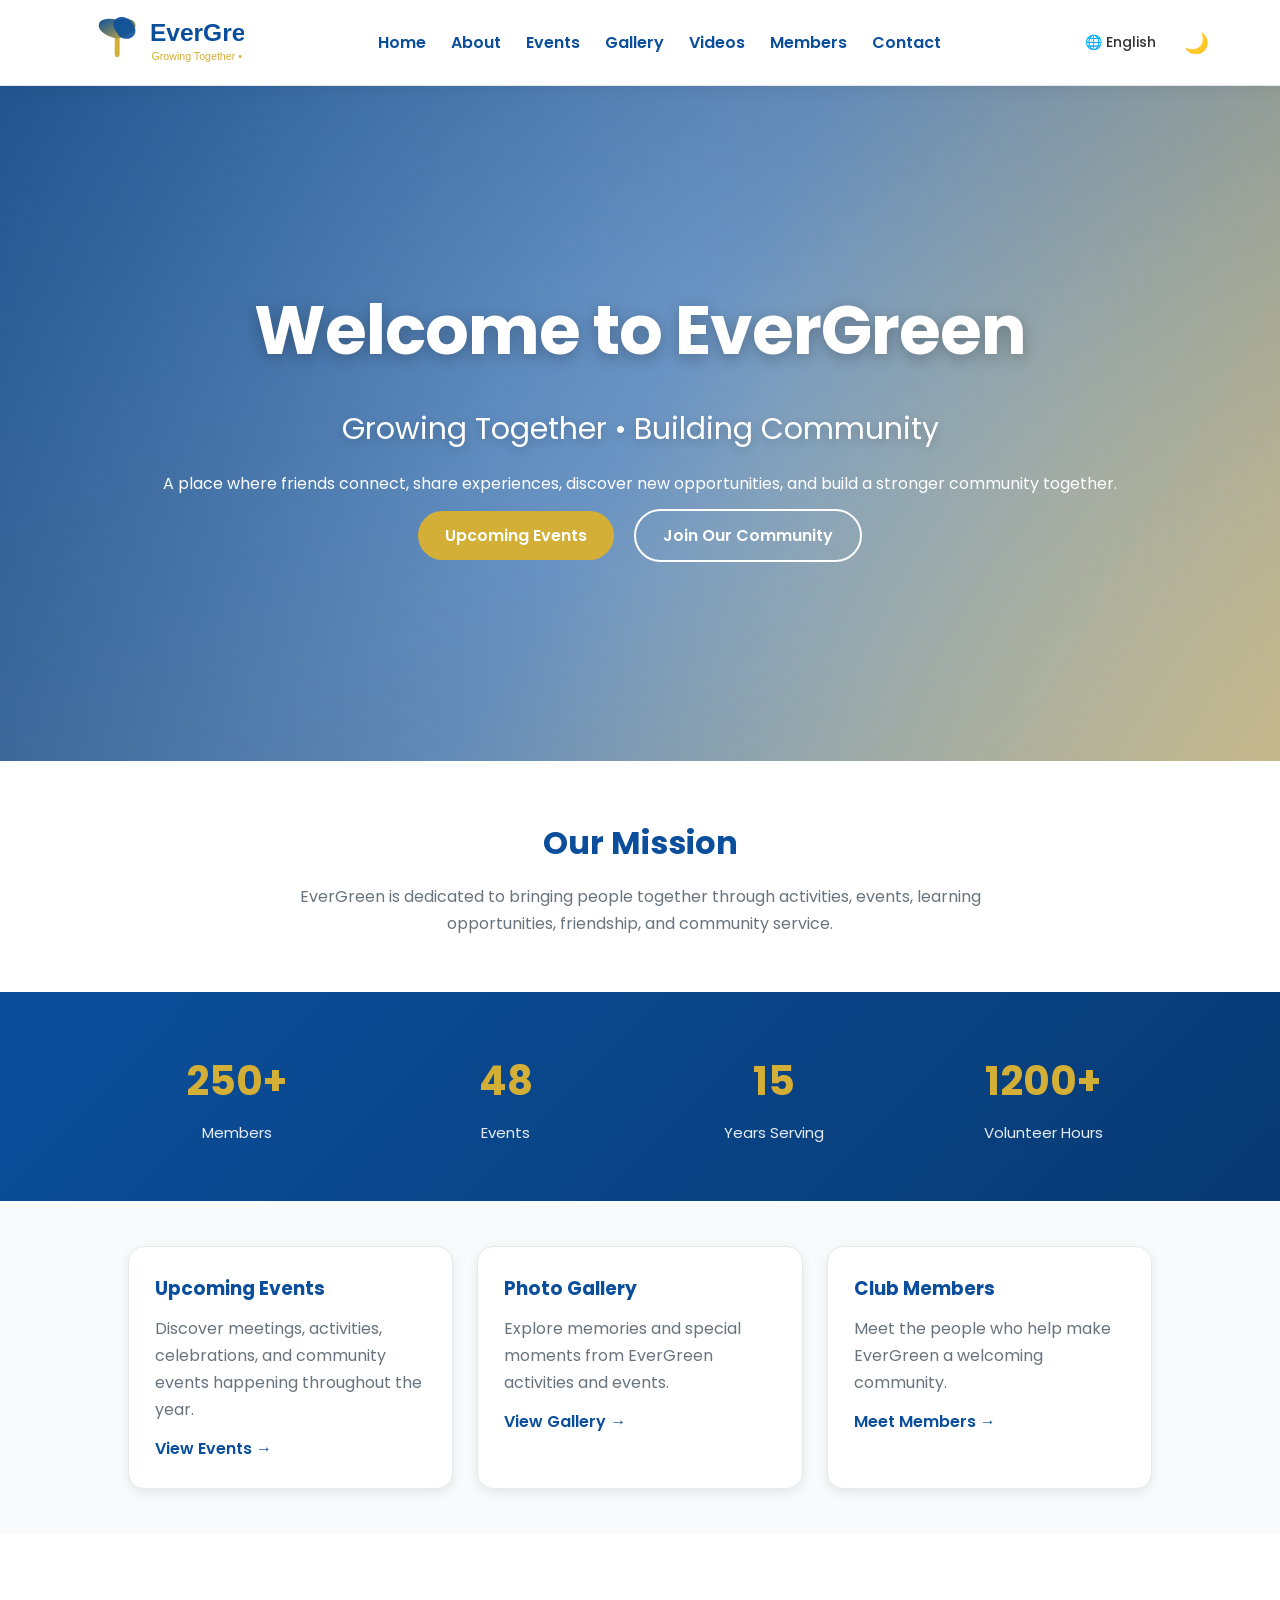
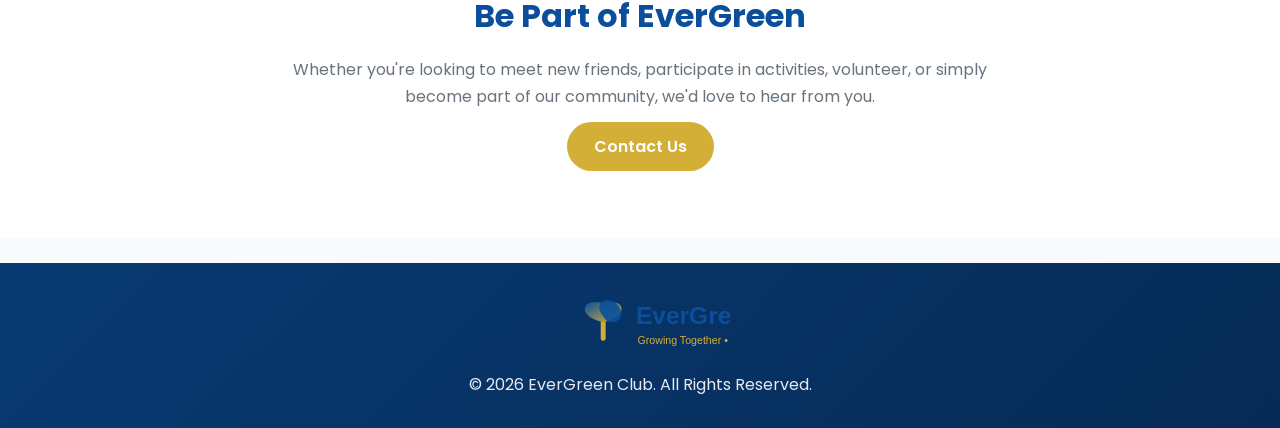
==== index.html @ 595ff576 "Adding Chinese" ====
<!DOCTYPE html>
<html lang="en">

<head>

    <meta charset="UTF-8">

    <meta name="viewport"
          content="width=device-width, initial-scale=1.0">

    <meta name="description"
          data-en="EverGreen Club - Growing Together and Building Community"
          data-zh="常青俱乐部 - 一起成长，共建社区"
          content="EverGreen Club - Growing Together and Building Community">

    <title
        data-en="EverGreen Club | Growing Together"
        data-zh="常青俱乐部 | 一起成长">

        EverGreen Club | Growing Together

    </title>

    <link rel="icon"
          href="assets/images/logo.svg">

    <link rel="stylesheet"
          href="assets/css/style.css">

    <link href="https://fonts.googleapis.com/css2?family=Poppins:wght@300;400;500;600;700&display=swap"
          rel="stylesheet">


    <style>

        /* =====================================
           LANGUAGE SWITCHER
           ===================================== */

        .language-switcher {

            position: relative;

        }


        #languageButton {

            border: none;

            background: transparent;

            color: inherit;

            font-family: inherit;

            font-size: 14px;

            font-weight: 500;

            cursor: pointer;

            padding: 8px 10px;

            border-radius: 8px;

            transition:
                background 0.3s ease,
                color 0.3s ease;

        }


        #languageButton:hover {

            background: rgba(11, 79, 156, 0.10);

        }


        .language-menu {

            position: absolute;

            top: calc(100% + 8px);

            right: 0;

            min-width: 140px;

            background: white;

            border: 1px solid #E5E9EF;

            border-radius: 10px;

            box-shadow:
                0 8px 25px rgba(0, 0, 0, 0.15);

            padding: 6px;

            display: none;

            z-index: 1000;

        }


        .language-menu.show {

            display: block;

        }


        .language-menu button {

            width: 100%;

            border: none;

            background: transparent;

            text-align: left;

            padding: 9px 12px;

            border-radius: 7px;

            font-family: inherit;

            font-size: 14px;

            cursor: pointer;

            color: #333;

        }


        .language-menu button:hover {

            background: #EAF3FC;

            color: #0B4F9C;

        }


        /* =====================================
           DARK MODE LANGUAGE MENU
           ===================================== */

        body.dark .language-menu {

            background: #18232D;

            border-color: #2D3A45;

        }


        body.dark .language-menu button {

            color: #E5E9EF;

        }


        body.dark .language-menu button:hover {

            background: #24384A;

            color: #8FC5FF;

        }

    </style>

</head>


<body>


<!-- =========================================
     NAVIGATION
     ========================================= -->

<header>

    <nav class="navbar">


        <!-- LOGO -->

        <a href="index.html"
           class="logo">

            <img
                src="assets/images/logo.svg"
                alt="EverGreen Club Logo">

        </a>



        <!-- NAVIGATION LINKS -->

        <ul class="nav-links">


            <li>

                <a href="index.html"
                   data-en="Home"
                   data-zh="首页">

                    Home

                </a>

            </li>


            <li>

                <a href="about.html"
                   data-en="About"
                   data-zh="关于我们">

                    About

                </a>

            </li>


            <li>

                <a href="events.html"
                   data-en="Events"
                   data-zh="活动">

                    Events

                </a>

            </li>


            <li>

                <a href="gallery.html"
                   data-en="Gallery"
                   data-zh="相册">

                    Gallery

                </a>

            </li>


            <li>

                <a href="videos.html"
                   data-en="Videos"
                   data-zh="视频">

                    Videos

                </a>

            </li>


            <li>

                <a href="members.html"
                   data-en="Members"
                   data-zh="会员">

                    Members

                </a>

            </li>


            <li>

                <a href="contact.html"
                   data-en="Contact"
                   data-zh="联系我们">

                    Contact

                </a>

            </li>


        </ul>



        <!-- NAVIGATION BUTTONS -->

        <div class="nav-actions">


            <!-- LANGUAGE -->

            <div class="language-switcher">


                <button
                    id="languageButton"
                    aria-label="Select language"
                    title="Select language">

                    🌐 English

                </button>


                <div
                    id="languageMenu"
                    class="language-menu">


                    <button
                        id="englishButton">

                        🇺🇸 English

                    </button>


                    <button
                        id="chineseButton">

                        🇨🇳 中文

                    </button>


                </div>

            </div>



            <!-- DARK MODE -->

            <button
                id="darkModeButton"
                aria-label="Toggle dark mode"
                title="Toggle dark mode">

                🌙

            </button>



            <!-- MOBILE MENU -->

            <button
                id="menuButton"
                aria-label="Open navigation menu"
                title="Open navigation menu">

                ☰

            </button>


        </div>

    </nav>

</header>



<!-- =========================================
     HERO
     ========================================= -->

<section class="hero">


    <div class="hero-content">


        <h1
            data-en="Welcome to EverGreen"
            data-zh="欢迎来到常青俱乐部">

            Welcome to EverGreen

        </h1>


        <h2
            data-en="Growing Together • Building Community"
            data-zh="一起成长 • 共建社区">

            Growing Together • Building Community

        </h2>


        <p
            data-en="A place where friends connect, share experiences, discover new opportunities, and build a stronger community together."
            data-zh="这是一个让朋友们相聚、分享经验、发现新机会，并共同建设更加美好社区的地方。">

            A place where friends connect,
            share experiences, discover new
            opportunities, and build a stronger
            community together.

        </p>



        <!-- HERO BUTTONS -->

        <div class="hero-buttons">


            <a
                class="btn primary"
                href="events.html"
                data-en="Upcoming Events"
                data-zh="即将举行的活动">

                Upcoming Events

            </a>


            <a
                class="btn secondary"
                href="contact.html"
                data-en="Join Our Community"
                data-zh="加入我们的社区">

                Join Our Community

            </a>


        </div>


    </div>

</section>



<!-- =========================================
     MISSION
     ========================================= -->

<section class="mission">


    <h2
        data-en="Our Mission"
        data-zh="我们的使命">

        Our Mission

    </h2>


    <p
        data-en="EverGreen is dedicated to bringing people together through activities, events, learning opportunities, friendship, and community service."
        data-zh="常青俱乐部致力于通过活动、社区活动、学习机会、友谊和社区服务，将大家凝聚在一起。">

        EverGreen is dedicated to bringing people
        together through activities, events,
        learning opportunities, friendship,
        and community service.

    </p>


</section>



<!-- =========================================
     STATISTICS
     ========================================= -->

<section class="stats">


    <div>

        <h2>
            250+
        </h2>

        <p
            data-en="Members"
            data-zh="会员">

            Members

        </p>

    </div>



    <div>

        <h2>
            48
        </h2>

        <p
            data-en="Events"
            data-zh="活动">

            Events

        </p>

    </div>



    <div>

        <h2>
            15
        </h2>

        <p
            data-en="Years Serving"
            data-zh="服务年数">

            Years Serving

        </p>

    </div>



    <div>

        <h2>
            1200+
        </h2>

        <p
            data-en="Volunteer Hours"
            data-zh="志愿服务小时">

            Volunteer Hours

        </p>

    </div>


</section>



<!-- =========================================
     EXPLORE EVERGREEN
     ========================================= -->

<section class="cards">


    <!-- UPCOMING EVENTS -->

    <div class="card">


        <h3
            data-en="Upcoming Events"
            data-zh="即将举行的活动">

            Upcoming Events

        </h3>


        <p
            data-en="Discover meetings, activities, celebrations, and community events happening throughout the year."
            data-zh="了解全年举行的会议、活动、庆祝活动和社区活动。">

            Discover meetings, activities,
            celebrations, and community events
            happening throughout the year.

        </p>


        <a
            href="events.html"
            data-en="View Events →"
            data-zh="查看活动 →">

            View Events →

        </a>


    </div>



    <!-- PHOTO GALLERY -->

    <div class="card">


        <h3
            data-en="Photo Gallery"
            data-zh="照片相册">

            Photo Gallery

        </h3>


        <p
            data-en="Explore memories and special moments from EverGreen activities and events."
            data-zh="探索常青俱乐部活动和社区活动中的美好回忆与精彩瞬间。">

            Explore memories and special moments
            from EverGreen activities and events.

        </p>


        <a
            href="gallery.html"
            data-en="View Gallery →"
            data-zh="查看相册 →">

            View Gallery →

        </a>


    </div>



    <!-- CLUB MEMBERS -->

    <div class="card">


        <h3
            data-en="Club Members"
            data-zh="俱乐部会员">

            Club Members

        </h3>


        <p
            data-en="Meet the people who help make EverGreen a welcoming community."
            data-zh="认识那些让常青俱乐部成为温馨社区的人们。">

            Meet the people who help make
            EverGreen a welcoming community.

        </p>


        <a
            href="members.html"
            data-en="Meet Members →"
            data-zh="认识会员 →">

            Meet Members →

        </a>


    </div>


</section>



<!-- =========================================
     CALL TO ACTION
     ========================================= -->

<section class="mission">


    <h2
        data-en="Be Part of EverGreen"
        data-zh="成为常青俱乐部的一员">

        Be Part of EverGreen

    </h2>


    <p
        data-en="Whether you're looking to meet new friends, participate in activities, volunteer, or simply become part of our community, we'd love to hear from you."
        data-zh="无论您是想结交新朋友、参加活动、参与志愿服务，还是希望成为我们社区的一员，我们都非常欢迎您。">

        Whether you're looking to meet new friends,
        participate in activities, volunteer,
        or simply become part of our community,
        we'd love to hear from you.

    </p>


    <a
        class="btn primary"
        href="contact.html"
        data-en="Contact Us"
        data-zh="联系我们">

        Contact Us

    </a>


</section>



<!-- =========================================
     FOOTER
     ========================================= -->

<footer>


    <img
        src="assets/images/logo.svg"
        width="180"
        alt="EverGreen Club Logo">


    <p
        data-en="© 2026 EverGreen Club. All Rights Reserved."
        data-zh="© 2026 常青俱乐部。版权所有。">

        © 2026 EverGreen Club.
        All Rights Reserved.

    </p>


</footer>



<!-- =========================================
     JAVASCRIPT
     ========================================= -->

<script src="assets/js/main.js"></script>

<script src="assets/js/darkmode.js"></script>

<script src="assets/js/language.js"></script>


</body>

</html>
---- assets/css/style.css ----
/* =========================================
   EVERGREEN CLUB
   Main Website Styles
   Compact Version
   ========================================= */


/* =========================================
   RESET
   ========================================= */

* {
    margin: 0;
    padding: 0;
    box-sizing: border-box;
}


/* =========================================
   COLOR VARIABLES
   ========================================= */

:root {

    --blue: #0B4F9C;
    --blue-dark: #083A73;
    --blue-light: #EAF3FC;

    --gold: #D4AF37;
    --gold-dark: #B89422;
    --gold-light: #F8F0D8;

    --green: #2F7D55;

    --white: #FFFFFF;

    --background: #F8FAFC;

    --text: #333333;
    --text-light: #68737D;

    --border: #E5E9EF;

    --shadow-small:
        0 4px 12px rgba(0, 0, 0, 0.08);

    --shadow:
        0 10px 30px rgba(0, 0, 0, 0.10);

    --shadow-large:
        0 20px 50px rgba(0, 0, 0, 0.15);

    --radius: 16px;
}


/* =========================================
   BODY
   ========================================= */

body {

    font-family: 'Poppins', sans-serif;

    color: var(--text);

    background: var(--background);

    line-height: 1.7;

    transition:
        background 0.3s ease,
        color 0.3s ease;
}


/* =========================================
   GENERAL
   ========================================= */

img {

    max-width: 100%;

    display: block;
}


a {

    transition:
        color 0.3s ease,
        background 0.3s ease,
        transform 0.3s ease;
}


button {

    font-family: inherit;
}


/* =========================================
   NAVIGATION
   ========================================= */

.navbar {

    position: sticky;

    top: 0;

    z-index: 1000;

    display: flex;

    justify-content: space-between;

    align-items: center;

    padding: 10px 5%;

    background: rgba(255, 255, 255, 0.96);

    backdrop-filter: blur(10px);

    border-bottom: 1px solid var(--border);

    box-shadow:
        0 3px 15px rgba(0, 0, 0, 0.06);
}


/* =========================================
   LOGO
   ========================================= */

.logo {

    display: inline-block;
}


.logo img {

    width: 180px;

    transition:
        transform 0.3s ease;
}


.logo img:hover {

    transform: scale(1.03);
}


/* =========================================
   NAVIGATION LINKS
   ========================================= */

.nav-links {

    display: flex;

    align-items: center;

    gap: 25px;

    list-style: none;
}


.nav-links a {

    position: relative;

    text-decoration: none;

    color: var(--blue);

    font-weight: 600;

    padding: 6px 0;
}


/* Gold underline */

.nav-links a::after {

    content: "";

    position: absolute;

    left: 0;

    bottom: 0;

    width: 0;

    height: 2px;

    background: var(--gold);

    transition:
        width 0.3s ease;
}


.nav-links a:hover::after {

    width: 100%;
}


.nav-links a:hover {

    color: var(--blue-dark);
}


/* =========================================
   NAVIGATION ACTIONS
   ========================================= */

.nav-actions {

    display: flex;

    align-items: center;

    gap: 10px;
}


/* =========================================
   DARK MODE BUTTON
   ========================================= */

#darkModeButton {

    display: flex;

    align-items: center;

    justify-content: center;

    width: 40px;

    height: 40px;

    border: none;

    border-radius: 50%;

    background: transparent;

    font-size: 20px;

    cursor: pointer;

    transition:
        background 0.3s ease,
        transform 0.3s ease;
}


#darkModeButton:hover {

    background: var(--blue-light);

    transform: scale(1.08);
}


body.dark #darkModeButton:hover {

    background: #263440;
}


/* =========================================
   MENU BUTTON
   ========================================= */

#menuButton {

    display: none;

    font-size: 25px;

    background: none;

    border: none;

    color: var(--blue);

    cursor: pointer;
}


/* =========================================
   HERO
   ========================================= */

.hero {

    position: relative;

    min-height: 75vh;

    background:
        linear-gradient(
            120deg,
            rgba(11, 79, 156, 0.88),
            rgba(11, 79, 156, 0.60),
            rgba(212, 175, 55, 0.45)
        ),
        url("../images/hero.jpg");

    background-size: cover;

    background-position: center;

    display: flex;

    align-items: center;

    justify-content: center;

    text-align: center;

    color: white;

    overflow: hidden;
}


/* Hero overlay */

.hero::after {

    content: "";

    position: absolute;

    inset: 0;

    background:
        radial-gradient(
            circle at center,
            transparent 20%,
            rgba(0, 0, 0, 0.15)
        );

    pointer-events: none;
}


.hero > * {

    position: relative;

    z-index: 1;
}


.hero h1 {

    font-size:
        clamp(42px, 7vw, 68px);

    font-weight: 700;

    letter-spacing: -1px;

    text-shadow:
        0 4px 15px rgba(0, 0, 0, 0.25);

    animation:
        heroFade 1s ease;
}


.hero h2 {

    margin: 15px 0;

    font-size:
        clamp(20px, 3vw, 30px);

    font-weight: 400;

    text-shadow:
        0 3px 10px rgba(0, 0, 0, 0.2);
}


/* =========================================
   HERO ANIMATION
   ========================================= */

@keyframes heroFade {

    from {

        opacity: 0;

        transform: translateY(20px);

    }

    to {

        opacity: 1;

        transform: translateY(0);

    }
}


/* =========================================
   BUTTONS
   ========================================= */

.btn {

    display: inline-block;

    padding: 11px 27px;

    margin: 12px 8px;

    border-radius: 30px;

    text-decoration: none;

    font-weight: 600;

    transition:
        transform 0.3s ease,
        box-shadow 0.3s ease,
        background 0.3s ease;
}


.btn:hover {

    transform: translateY(-3px);

    box-shadow:
        0 8px 20px rgba(0, 0, 0, 0.20);
}


/* =========================================
   PRIMARY BUTTON
   ========================================= */

.primary {

    background: var(--gold);

    color: white;
}


.primary:hover {

    background: var(--gold-dark);

    color: white;
}


/* =========================================
   SECONDARY BUTTON
   ========================================= */

.secondary {

    border: 2px solid white;

    color: white;

    background: transparent;
}


.secondary:hover {

    background: white;

    color: var(--blue);
}


/* =========================================
   MISSION / CONTENT SECTIONS
   ========================================= */

.mission {

    padding: 55px 10%;

    text-align: center;

    background: white;
}


.mission h2 {

    color: var(--blue);

    font-size: 32px;

    margin-bottom: 12px;
}


.mission p {

    max-width: 750px;

    margin: auto;

    color: var(--text-light);

    font-size: 16px;
}


/* =========================================
   STATISTICS
   ========================================= */

.stats {

    display: grid;

    grid-template-columns:
        repeat(4, 1fr);

    background:
        linear-gradient(
            135deg,
            var(--blue),
            var(--blue-dark)
        );

    color: white;

    padding: 45px 8%;

    text-align: center;
}


.stats div {

    padding: 10px;

    transition:
        transform 0.3s ease;
}


.stats div:hover {

    transform: translateY(-5px);
}


.stats h2 {

    font-size: 40px;

    color: var(--gold);

    margin-bottom: 5px;
}


.stats p {

    font-size: 15px;

    opacity: 0.9;
}


/* =========================================
   CARDS
   ========================================= */

.cards {

    display: grid;

    grid-template-columns:
        repeat(3, 1fr);

    gap: 24px;

    padding: 45px 10%;
}


.card {

    background: white;

    padding: 26px;

    border-radius: var(--radius);

    border: 1px solid var(--border);

    box-shadow: var(--shadow-small);

    transition:
        transform 0.35s ease,
        box-shadow 0.35s ease;
}


.card:hover {

    transform: translateY(-8px);

    box-shadow: var(--shadow);
}


.card h2,
.card h3 {

    color: var(--blue);

    margin-bottom: 10px;
}


.card p {

    color: var(--text-light);
}


.card a {

    display: inline-block;

    margin-top: 12px;

    color: var(--blue);

    font-weight: 600;

    text-decoration: none;
}


.card a:hover {

    color: var(--gold);
}


/* =========================================
   PAGE BANNER
   ========================================= */

.page-banner {

    background:
        linear-gradient(
            135deg,
            var(--blue),
            var(--blue-dark),
            var(--gold)
        );

    color: white;

    text-align: center;

    padding: 55px 20px;
}


.page-banner h1 {

    font-size:
        clamp(38px, 6vw, 55px);

    margin-bottom: 8px;

    color: white;
}


.page-banner p {

    font-size: 18px;

    opacity: 0.95;
}


/* =========================================
   FOOTER
   ========================================= */

footer {

    background:
        linear-gradient(
            135deg,
            var(--blue-dark),
            #062B55
        );

    color: white;

    text-align: center;

    padding: 30px 20px;

    margin-top: 25px;
}


footer img {

    margin: 0 auto 12px;
}


footer p {

    opacity: 0.9;
}


/* =========================================
   DARK MODE
   ========================================= */

body.dark {

    --background: #101820;

    --white: #18232D;

    --text: #E8EDF2;

    --text-light: #B5C0C9;

    --border: #2D3A45;

    background: var(--background);

    color: var(--text);
}


/* =========================================
   DARK NAVIGATION
   ========================================= */

body.dark .navbar {

    background:
        rgba(16, 24, 32, 0.96);

    border-bottom-color:
        var(--border);
}


body.dark .nav-links a {

    color: #8FC5FF;
}


body.dark #menuButton {

    color: white;
}


/* =========================================
   DARK MISSION
   ========================================= */

body.dark .mission {

    background: #18232D;
}


body.dark .mission h2 {

    color: #8FC5FF;
}


/* =========================================
   DARK CARDS
   ========================================= */

body.dark .card {

    background: #18232D;

    border-color: var(--border);

    box-shadow:
        0 10px 30px rgba(0, 0, 0, 0.25);
}


body.dark .card h2,
body.dark .card h3 {

    color: #8FC5FF;
}


/* =========================================
   DARK PAGE-SPECIFIC CARDS
   ========================================= */

body.dark .member-card,
body.dark .contact-card,
body.dark .video-card,
body.dark .featured-video,
body.dark .contact-form-section {

    background: #18232D;

    border-color: var(--border);

    color: var(--text);
}


body.dark .member-card h3,
body.dark .contact-card h3,
body.dark .video-info h3,
body.dark .featured-info h2,
body.dark .contact-form-section h2 {

    color: #8FC5FF;
}


body.dark .member-description,
body.dark .contact-card p,
body.dark .video-info p,
body.dark .featured-info p,
body.dark .contact-form-section > p {

    color: var(--text-light);
}


/* =========================================
   DARK FORM
   ========================================= */

body.dark .form-group label {

    color: var(--text);
}


body.dark .form-group input,
body.dark .form-group textarea {

    background: #101820;

    color: var(--text);

    border-color: var(--border);
}


body.dark .form-group input::placeholder,
body.dark .form-group textarea::placeholder {

    color: #8A98A5;
}


/* =========================================
   DARK CONTACT LINKS
   ========================================= */

body.dark .contact-card a {

    color: #8FC5FF;
}


body.dark .contact-card a:hover {

    color: var(--gold);
}


/* =========================================
   DARK VIDEO CATEGORY
   ========================================= */

body.dark .video-category {

    background: #24394B;

    color: #8FC5FF;
}


/* =========================================
   DARK GALLERY
   ========================================= */

body.dark .gallery-item {

    background: #18232D;

    box-shadow:
        0 10px 30px rgba(0, 0, 0, 0.25);
}


body.dark .gallery-intro h2 {

    color: #8FC5FF;
}


body.dark .gallery-intro p {

    color: var(--text-light);
}


/* =========================================
   DARK MOBILE MENU
   ========================================= */

body.dark .nav-links {

    background: #101820;
}


/* =========================================
   MOBILE
   ========================================= */

@media (max-width: 800px) {

    .navbar {

        padding: 10px 6%;
    }


    .logo img {

        width: 160px;
    }


    #menuButton {

        display: block;
    }


    .nav-actions {

        gap: 5px;
    }


    .nav-links {

        display: none;

        position: absolute;

        top: 100%;

        left: 0;

        width: 100%;

        flex-direction: column;

        align-items: center;

        gap: 0;

        padding: 10px 0;

        background: white;

        box-shadow:
            0 10px 20px rgba(0, 0, 0, 0.10);
    }


    .nav-links li {

        width: 100%;

        text-align: center;
    }


    .nav-links a {

        display: block;

        padding: 11px;
    }


    .nav-links.show {

        display: flex;
    }


    /* Dark mobile menu */

    body.dark .nav-links {

        background: #101820;
    }


    .stats {

        grid-template-columns:
            1fr 1fr;

        padding: 40px 5%;
    }


    .cards {

        grid-template-columns: 1fr;

        padding: 40px 7%;
    }


    .hero {

        min-height: 65vh;

        padding: 40px 20px;
    }


    .hero h1 {

        font-size: 42px;
    }


    .hero h2 {

        font-size: 20px;
    }


    .mission {

        padding: 45px 7%;
    }


    .mission h2 {

        font-size: 28px;
    }


    .page-banner {

        padding: 45px 20px;
    }


    .page-banner h1 {

        font-size: 40px;
    }


    .page-banner p {

        font-size: 17px;
    }

}


/* =========================================
   SMALL PHONES
   ========================================= */

@media (max-width: 480px) {

    .stats {

        grid-template-columns: 1fr;
    }


    .stats h2 {

        font-size: 36px;
    }


    .hero h1 {

        font-size: 36px;
    }


    .btn {

        display: block;

        margin: 10px auto;

        max-width: 240px;
    }


    .mission {

        padding: 40px 6%;
    }


    .page-banner {

        padding: 40px 15px;
    }


    .page-banner h1 {

        font-size: 34px;
    }

}
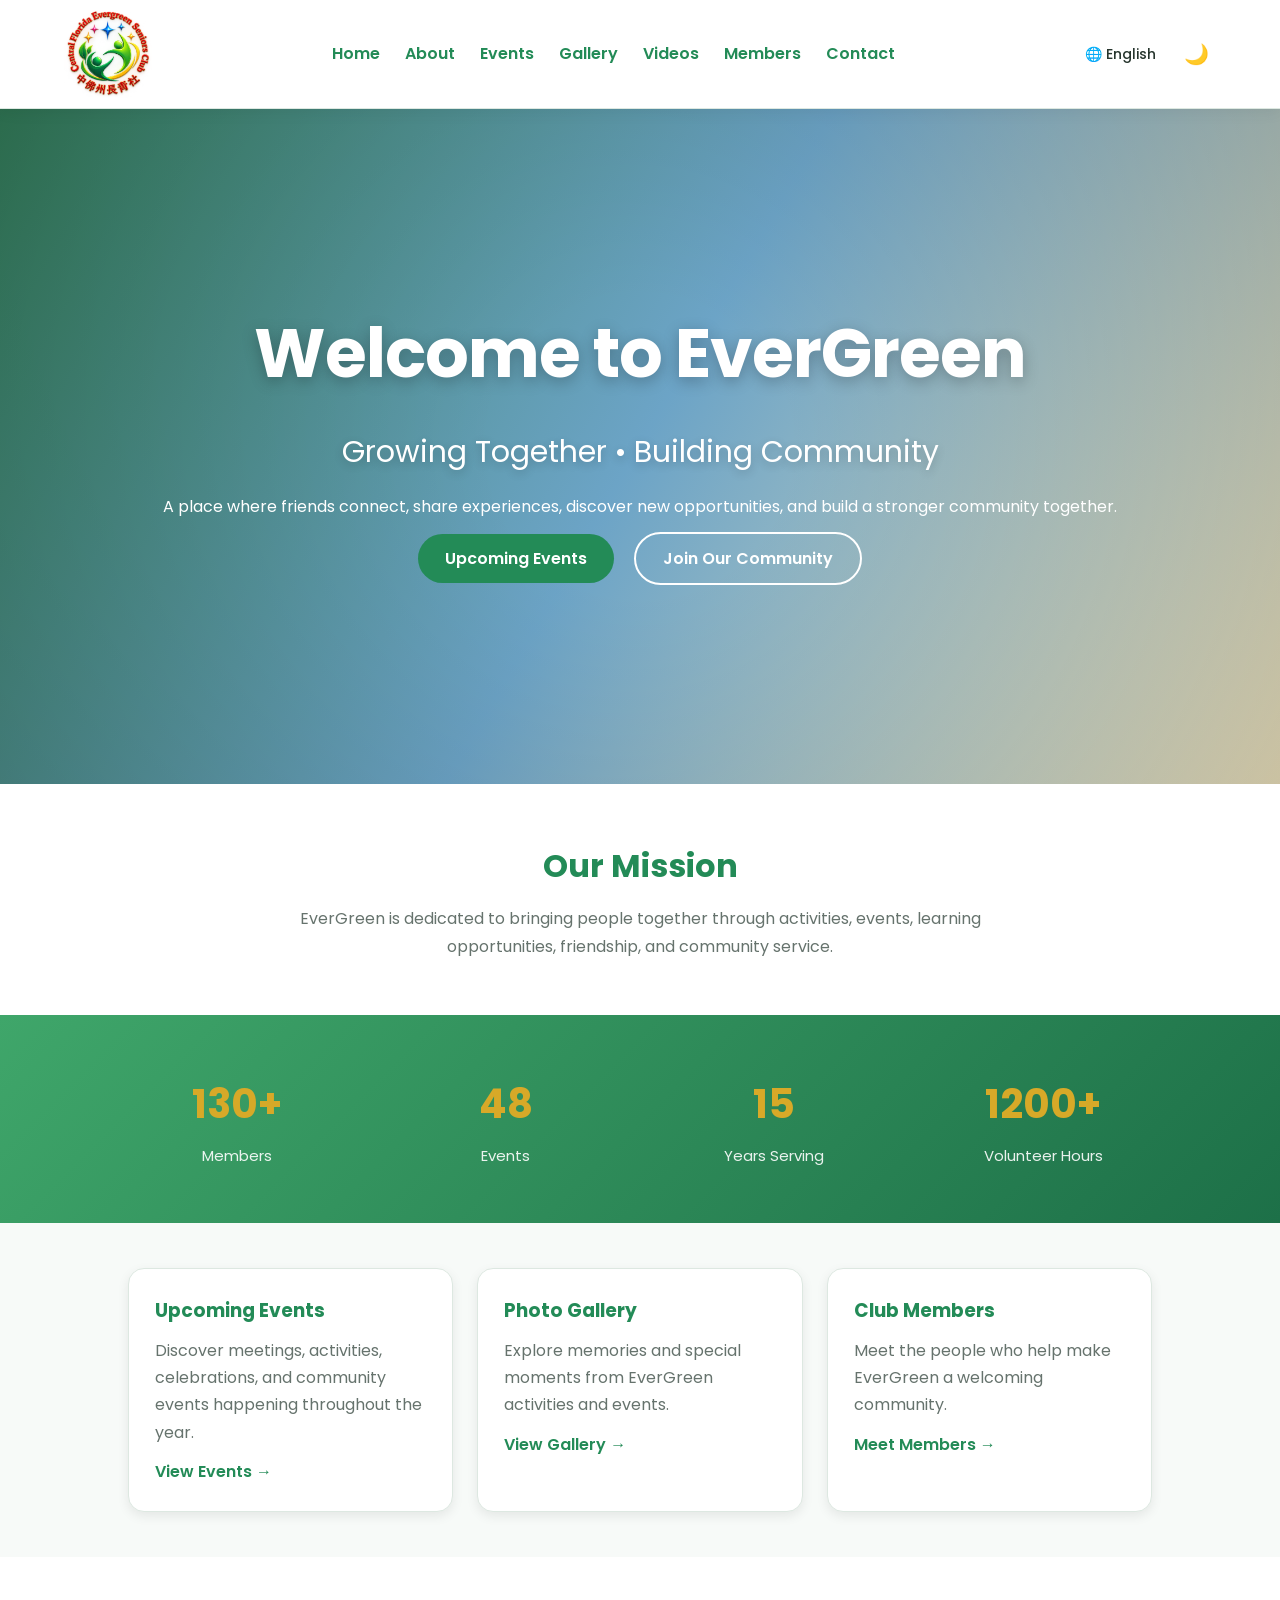
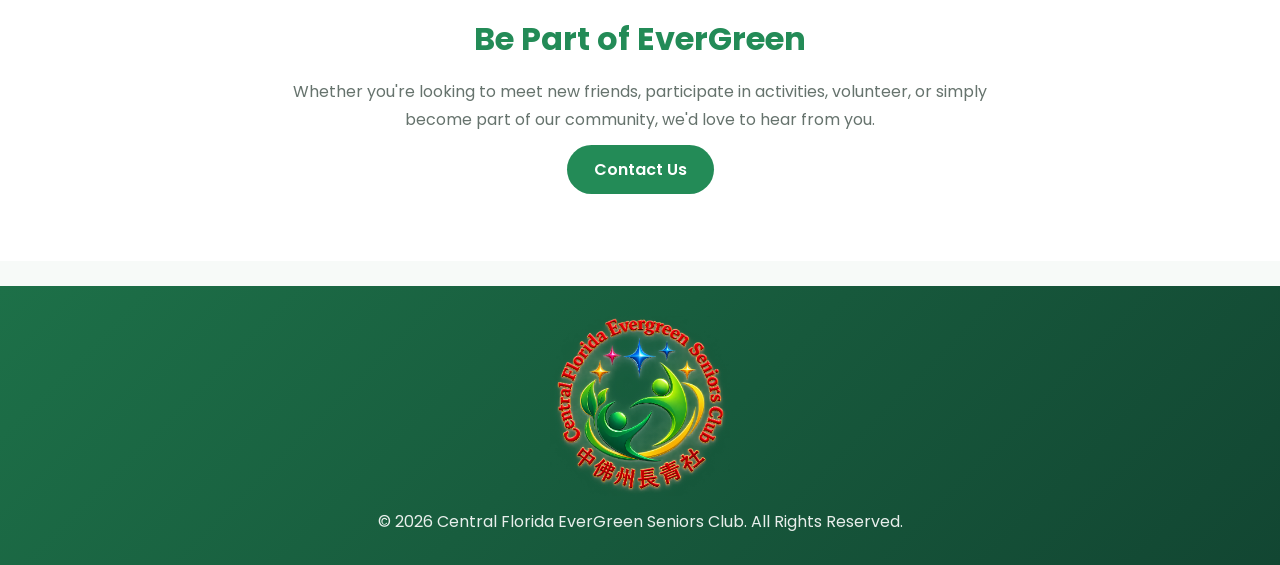
==== commit d3244d61: "change logo and color theme" ====
--- a/index.html
+++ b/index.html
@@ -22,7 +22,7 @@
     </title>
 
     <link rel="icon"
-          href="assets/images/logo.svg">
+          href="assets/images/logo.png">
 
     <link rel="stylesheet"
           href="assets/css/style.css">
@@ -198,8 +198,8 @@
            class="logo">
 
             <img
-                src="assets/images/logo.svg"
-                alt="EverGreen Club Logo">
+                src="assets/images/logo.png"
+                alt="Central Florida EverGreen Seniors Club Logo">
 
         </a>
 
@@ -504,7 +504,7 @@
     <div>
 
         <h2>
-            250+
+            130+
         </h2>
 
         <p
@@ -752,16 +752,16 @@
 
 
     <img
-        src="assets/images/logo.svg"
+        src="assets/images/logo.png"
         width="180"
-        alt="EverGreen Club Logo">
+        alt="Central Florida EverGreen Seniors Club Logo">
 
 
     <p
-        data-en="© 2026 EverGreen Club. All Rights Reserved."
-        data-zh="© 2026 常青俱乐部。版权所有。">
-
-        © 2026 EverGreen Club.
+        data-en="© 2026 Central Florida EverGreen Seniors Club. All Rights Reserved."
+        data-zh="© 2026 中佛洲常青老年人俱乐部。版权所有。">
+
+        © 2026 Central Florida EverGreen Seniors Club.
         All Rights Reserved.
 
     </p>
--- a/assets/css/style.css
+++ b/assets/css/style.css
@@ -22,24 +22,34 @@
 
 :root {
 
-    --blue: #0B4F9C;
-    --blue-dark: #083A73;
-    --blue-light: #EAF3FC;
-
-    --gold: #D4AF37;
-    --gold-dark: #B89422;
-    --gold-light: #F8F0D8;
-
-    --green: #2F7D55;
+    /* Logo-inspired color palette */
+    --primary: #238B57;
+    --primary-dark: #145C3A;
+    --primary-light: #EAF6EF;
+
+    --blue: #176FA8;
+    --blue-dark: #0E4F7A;
+    --blue-light: #EAF3F8;
+
+    --green: #3FA66A;
+    --green-dark: #1D7048;
+    --green-light: #EDF8F1;
+
+    --gold: #D7A928;
+    --gold-dark: #AD8318;
+    --gold-light: #FFF6D8;
+
+    /* Logo red is kept as a small accent only. */
+    --brand-red: #C92A2A;
 
     --white: #FFFFFF;
 
-    --background: #F8FAFC;
-
-    --text: #333333;
-    --text-light: #68737D;
-
-    --border: #E5E9EF;
+    --background: #F7FAF8;
+
+    --text: #26352D;
+    --text-light: #66736D;
+
+    --border: #DDE8E1;
 
     --shadow-small:
         0 4px 12px rgba(0, 0, 0, 0.08);
@@ -179,7 +189,7 @@
 
     text-decoration: none;
 
-    color: var(--blue);
+    color: var(--primary);
 
     font-weight: 600;
 
@@ -218,7 +228,7 @@
 
 .nav-links a:hover {
 
-    color: var(--blue-dark);
+    color: var(--primary-dark);
 }
 
 
@@ -278,7 +288,7 @@
 
 body.dark #darkModeButton:hover {
 
-    background: #263440;
+    background: #20382B;
 }
 
 
@@ -296,7 +306,7 @@
 
     border: none;
 
-    color: var(--blue);
+    color: var(--primary);
 
     cursor: pointer;
 }
@@ -315,9 +325,9 @@
     background:
         linear-gradient(
             120deg,
-            rgba(11, 79, 156, 0.88),
-            rgba(11, 79, 156, 0.60),
-            rgba(212, 175, 55, 0.45)
+            rgba(29, 112, 72, 0.90),
+            rgba(23, 111, 168, 0.62),
+            rgba(215, 169, 40, 0.28)
         ),
         url("../images/hero.jpg");
 
@@ -463,7 +473,7 @@
 
 .primary {
 
-    background: var(--gold);
+    background: var(--primary);
 
     color: white;
 }
@@ -471,7 +481,7 @@
 
 .primary:hover {
 
-    background: var(--gold-dark);
+    background: var(--primary-dark);
 
     color: white;
 }
@@ -495,7 +505,7 @@
 
     background: white;
 
-    color: var(--blue);
+    color: var(--green-dark);
 }
 
 
@@ -515,7 +525,7 @@
 
 .mission h2 {
 
-    color: var(--blue);
+    color: var(--primary);
 
     font-size: 32px;
 
@@ -549,8 +559,8 @@
     background:
         linear-gradient(
             135deg,
-            var(--blue),
-            var(--blue-dark)
+            var(--green),
+            var(--green-dark)
         );
 
     color: white;
@@ -640,7 +650,7 @@
 .card h2,
 .card h3 {
 
-    color: var(--blue);
+    color: var(--primary);
 
     margin-bottom: 10px;
 }
@@ -658,7 +668,7 @@
 
     margin-top: 12px;
 
-    color: var(--blue);
+    color: var(--primary);
 
     font-weight: 600;
 
@@ -681,9 +691,9 @@
     background:
         linear-gradient(
             135deg,
+            var(--green-dark),
             var(--blue),
-            var(--blue-dark),
-            var(--gold)
+            var(--green)
         );
 
     color: white;
@@ -722,8 +732,8 @@
     background:
         linear-gradient(
             135deg,
-            var(--blue-dark),
-            #062B55
+            var(--green-dark),
+            #124632
         );
 
     color: white;
@@ -754,15 +764,15 @@
 
 body.dark {
 
-    --background: #101820;
-
-    --white: #18232D;
-
-    --text: #E8EDF2;
-
-    --text-light: #B5C0C9;
-
-    --border: #2D3A45;
+    --background: #0C1712;
+
+    --white: #14221A;
+
+    --text: #EAF2ED;
+
+    --text-light: #B8C8BE;
+
+    --border: #294238;
 
     background: var(--background);
 
@@ -777,7 +787,7 @@
 body.dark .navbar {
 
     background:
-        rgba(16, 24, 32, 0.96);
+        rgba(12, 23, 18, 0.96);
 
     border-bottom-color:
         var(--border);
@@ -786,7 +796,7 @@
 
 body.dark .nav-links a {
 
-    color: #8FC5FF;
+    color: #8FD3A9;
 }
 
 
@@ -802,13 +812,13 @@
 
 body.dark .mission {
 
-    background: #18232D;
+    background: #14221A;
 }
 
 
 body.dark .mission h2 {
 
-    color: #8FC5FF;
+    color: #8FD3A9;
 }
 
 
@@ -818,7 +828,7 @@
 
 body.dark .card {
 
-    background: #18232D;
+    background: #14221A;
 
     border-color: var(--border);
 
@@ -830,7 +840,7 @@
 body.dark .card h2,
 body.dark .card h3 {
 
-    color: #8FC5FF;
+    color: #8FD3A9;
 }
 
 
@@ -844,7 +854,7 @@
 body.dark .featured-video,
 body.dark .contact-form-section {
 
-    background: #18232D;
+    background: #14221A;
 
     border-color: var(--border);
 
@@ -858,7 +868,7 @@
 body.dark .featured-info h2,
 body.dark .contact-form-section h2 {
 
-    color: #8FC5FF;
+    color: #8FD3A9;
 }
 
 
@@ -885,7 +895,7 @@
 body.dark .form-group input,
 body.dark .form-group textarea {
 
-    background: #101820;
+    background: #0C1712;
 
     color: var(--text);
 
@@ -896,7 +906,7 @@
 body.dark .form-group input::placeholder,
 body.dark .form-group textarea::placeholder {
 
-    color: #8A98A5;
+    color: #91A79A;
 }
 
 
@@ -906,7 +916,7 @@
 
 body.dark .contact-card a {
 
-    color: #8FC5FF;
+    color: #8FD3A9;
 }
 
 
@@ -922,9 +932,9 @@
 
 body.dark .video-category {
 
-    background: #24394B;
-
-    color: #8FC5FF;
+    background: #17372A;
+
+    color: #8FD3A9;
 }
 
 
@@ -934,7 +944,7 @@
 
 body.dark .gallery-item {
 
-    background: #18232D;
+    background: #14221A;
 
     box-shadow:
         0 10px 30px rgba(0, 0, 0, 0.25);
@@ -943,7 +953,7 @@
 
 body.dark .gallery-intro h2 {
 
-    color: #8FC5FF;
+    color: #8FD3A9;
 }
 
 
@@ -959,7 +969,7 @@
 
 body.dark .nav-links {
 
-    background: #101820;
+    background: #0C1712;
 }
 
 
@@ -975,7 +985,7 @@
     }
 
 
-    .logo img {
+   .logo img {
 
         width: 160px;
     }
@@ -1046,7 +1056,7 @@
 
     body.dark .nav-links {
 
-        background: #101820;
+        background: #0C1712;
     }
 
 
@@ -1170,4 +1180,109 @@
         font-size: 34px;
     }
 
+}
+
+/* =========================================
+   LOGO / BRAND POLISH
+   ========================================= */
+
+/* The current logo is displayed cleanly and proportionally.
+   Keep it clean and proportional in the navigation. */
+.logo img {
+    width: 88px;
+    height: 88px;
+    object-fit: contain;
+    object-position: center;
+}
+
+footer img {
+    width: 180px;
+    height: auto;
+    object-fit: contain;
+}
+
+
+/* =========================================
+   LOGO-COLOR OVERRIDES FOR PAGE COMPONENTS
+   ========================================= */
+
+.gallery-intro h2 {
+    color: var(--primary) !important;
+}
+
+.gallery-intro p {
+    color: var(--text-light) !important;
+}
+
+.gallery-item {
+    border: 1px solid var(--border);
+}
+
+.video-category {
+    background: var(--green-light);
+    color: var(--green-dark);
+}
+
+.contact-card a {
+    color: var(--primary);
+}
+
+.contact-card a:hover {
+    color: var(--green);
+}
+
+
+/* =========================================
+   ACCESSIBILITY / FOCUS
+   ========================================= */
+
+a:focus-visible,
+button:focus-visible,
+input:focus-visible,
+textarea:focus-visible,
+select:focus-visible {
+    outline: 3px solid var(--gold);
+    outline-offset: 3px;
+}
+
+
+/* =========================================
+   DARK MODE BRAND OVERRIDES
+   ========================================= */
+
+body.dark .gallery-intro h2 {
+    color: var(--primary) !important;
+}
+
+body.dark .gallery-intro p {
+    color: var(--text-light) !important;
+}
+
+body.dark .video-category {
+    background: #17372A;
+    color: #8FD3A9;
+}
+
+body.dark .contact-card a {
+    color: var(--primary);
+}
+
+body.dark .contact-card a:hover {
+    color: var(--green);
+}
+
+
+/* =========================================
+   REDUCED MOTION
+   ========================================= */
+
+@media (prefers-reduced-motion: reduce) {
+    *,
+    *::before,
+    *::after {
+        scroll-behavior: auto !important;
+        animation-duration: 0.01ms !important;
+        animation-iteration-count: 1 !important;
+        transition-duration: 0.01ms !important;
+    }
 }
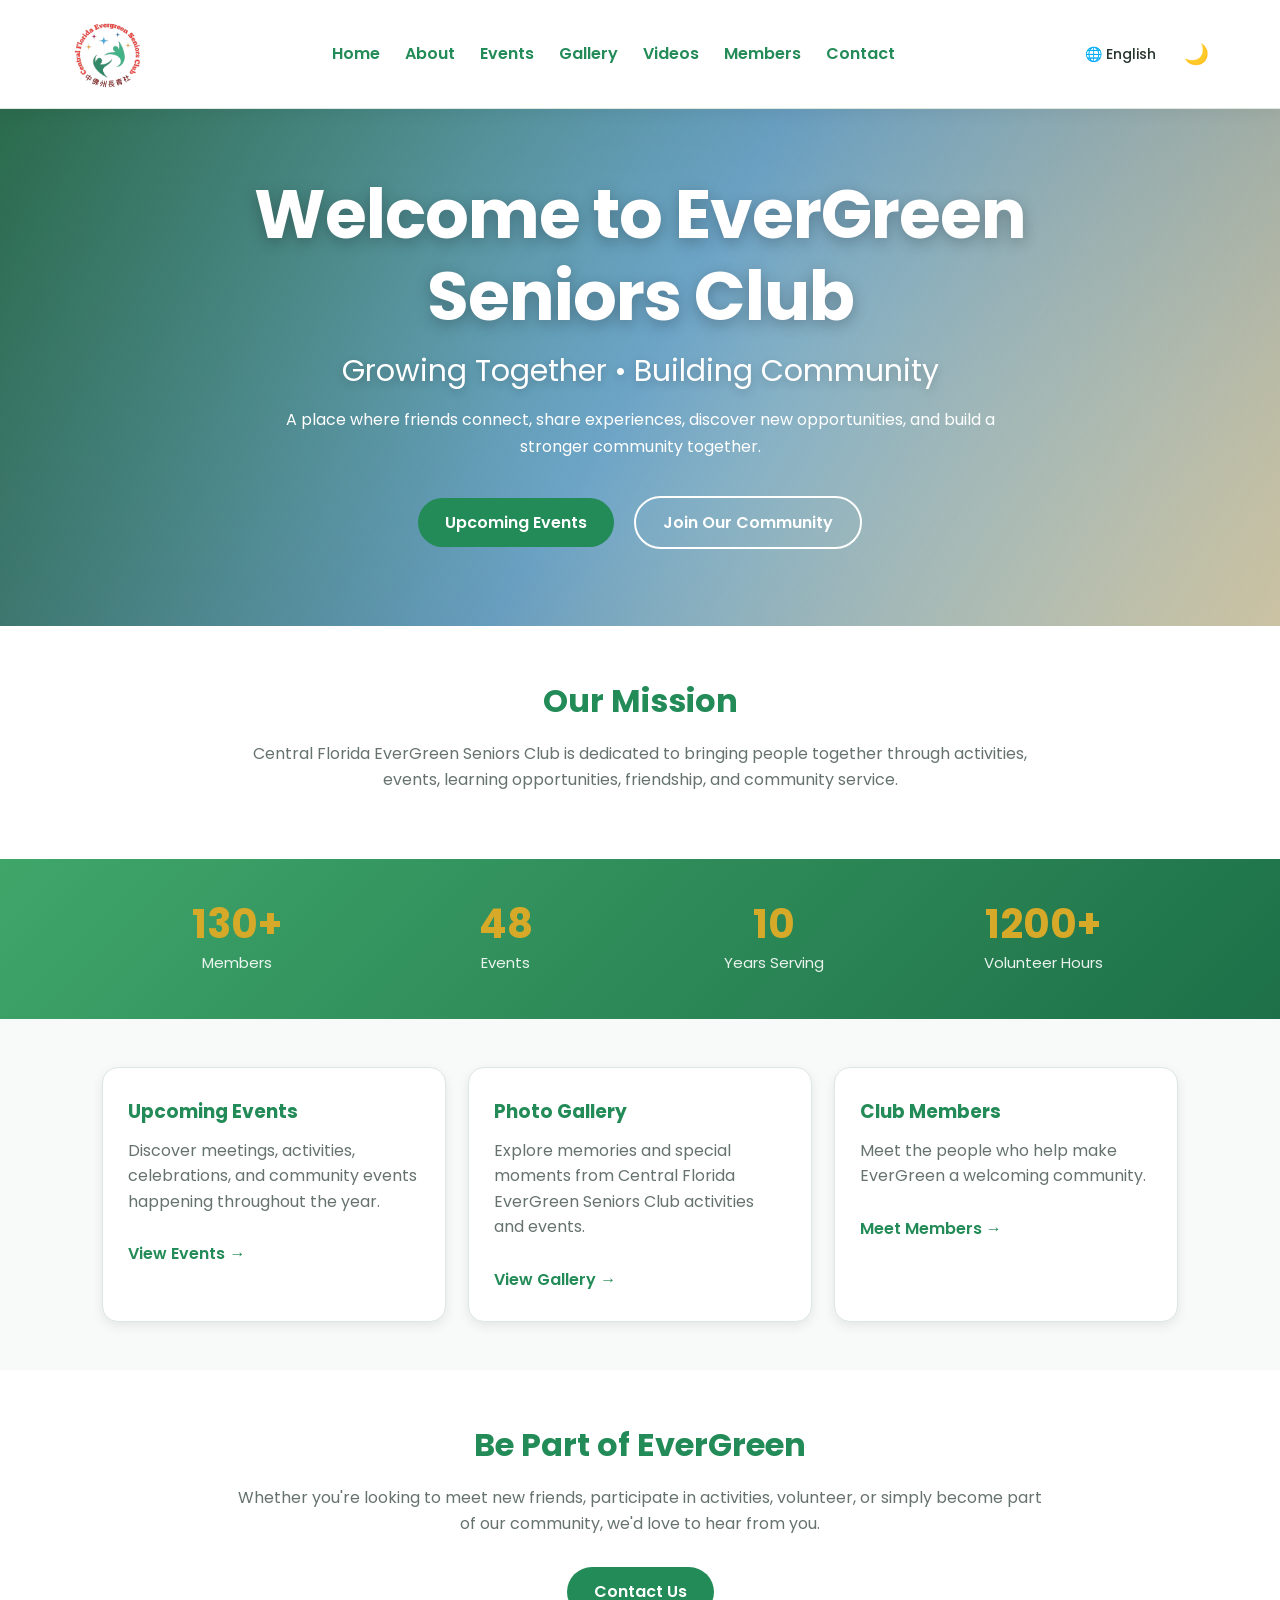
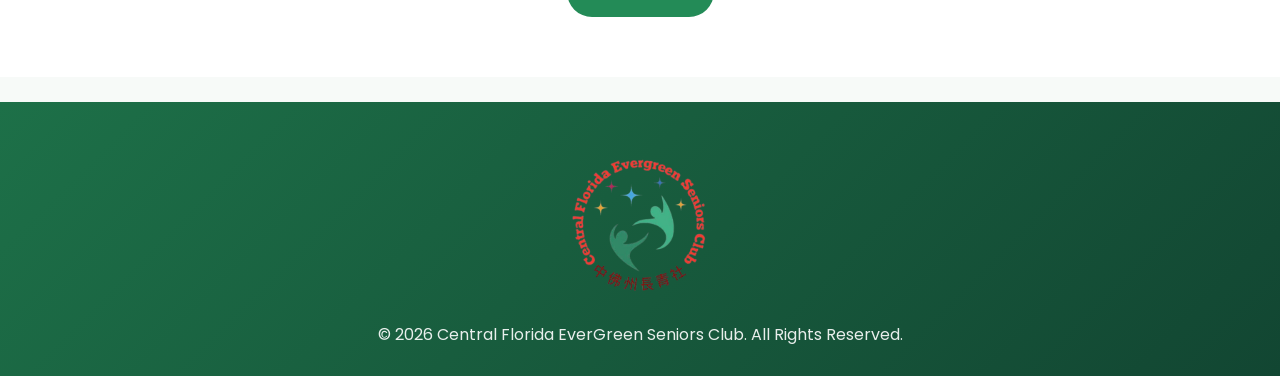
==== commit e4065737: "add orgi logo and updated index page" ====
--- a/index.html
+++ b/index.html
@@ -16,9 +16,7 @@
     <title
         data-en="EverGreen Club | Growing Together"
         data-zh="常青俱乐部 | 一起成长">
-
         EverGreen Club | Growing Together
-
     </title>
 
     <link rel="icon"
@@ -31,147 +29,294 @@
           rel="stylesheet">
 
 
+    <!-- =====================================
+         INDEX PAGE COMPACT PROFESSIONAL STYLE
+         ===================================== -->
+
     <style>
 
-        /* =====================================
+        /* -------------------------------------
            LANGUAGE SWITCHER
-           ===================================== */
+           ------------------------------------- */
 
         .language-switcher {
-
             position: relative;
-
-        }
-
+        }
 
         #languageButton {
-
             border: none;
-
             background: transparent;
-
             color: inherit;
-
             font-family: inherit;
-
             font-size: 14px;
-
             font-weight: 500;
-
             cursor: pointer;
-
             padding: 8px 10px;
-
             border-radius: 8px;
-
             transition:
                 background 0.3s ease,
                 color 0.3s ease;
-
-        }
-
+        }
 
         #languageButton:hover {
-
             background: rgba(11, 79, 156, 0.10);
-
-        }
-
+        }
 
         .language-menu {
-
             position: absolute;
-
             top: calc(100% + 8px);
-
             right: 0;
-
             min-width: 140px;
-
             background: white;
-
             border: 1px solid #E5E9EF;
-
             border-radius: 10px;
-
             box-shadow:
                 0 8px 25px rgba(0, 0, 0, 0.15);
-
             padding: 6px;
-
             display: none;
-
             z-index: 1000;
-
-        }
-
+        }
 
         .language-menu.show {
-
             display: block;
-
-        }
-
+        }
 
         .language-menu button {
-
             width: 100%;
-
             border: none;
-
             background: transparent;
-
             text-align: left;
-
             padding: 9px 12px;
-
             border-radius: 7px;
-
             font-family: inherit;
-
             font-size: 14px;
-
             cursor: pointer;
-
             color: #333;
-
-        }
-
+        }
 
         .language-menu button:hover {
-
             background: #EAF3FC;
-
             color: #0B4F9C;
-
+        }
+
+        /* -------------------------------------
+           DARK MODE LANGUAGE MENU
+           ------------------------------------- */
+
+        body.dark .language-menu {
+            background: #18232D;
+            border-color: #2D3A45;
+        }
+
+        body.dark .language-menu button {
+            color: #E5E9EF;
+        }
+
+        body.dark .language-menu button:hover {
+            background: #24384A;
+            color: #8FC5FF;
         }
 
 
         /* =====================================
-           DARK MODE LANGUAGE MENU
+           COMPACT HOME PAGE
            ===================================== */
 
-        body.dark .language-menu {
-
-            background: #18232D;
-
-            border-color: #2D3A45;
-
-        }
-
-
-        body.dark .language-menu button {
-
-            color: #E5E9EF;
-
-        }
-
-
-        body.dark .language-menu button:hover {
-
-            background: #24384A;
-
-            color: #8FC5FF;
+        /* HERO */
+
+        .hero {
+            min-height: 500px;
+            padding: 65px 8%;
+            display: flex;
+            align-items: center;
+        }
+
+        .hero-content {
+            max-width: 850px;
+            margin: 0 auto;
+            text-align: center;
+        }
+
+        .hero h1 {
+            margin-bottom: 14px;
+            line-height: 1.2;
+        }
+
+        .hero h2 {
+            margin-bottom: 16px;
+            line-height: 1.3;
+        }
+
+        .hero p {
+            max-width: 720px;
+            margin: 0 auto 24px;
+            line-height: 1.65;
+        }
+
+        .hero-buttons {
+            margin-top: 20px;
+            gap: 12px;
+        }
+
+
+        /* MISSION SECTIONS */
+
+        .mission {
+            padding: 48px 8%;
+        }
+
+        .mission h2 {
+            margin-bottom: 12px;
+        }
+
+        .mission p {
+            max-width: 820px;
+            margin: 0 auto 18px;
+            line-height: 1.65;
+        }
+
+
+        /* STATISTICS */
+
+        .stats {
+            padding: 35px 8%;
+        }
+
+        .stats > div {
+            padding: 8px 12px;
+        }
+
+        .stats h2 {
+            margin-bottom: 4px;
+            line-height: 1.1;
+        }
+
+        .stats p {
+            margin: 0;
+        }
+
+
+        /* EXPLORE CARDS */
+
+        .cards {
+            padding: 48px 8%;
+            gap: 22px;
+        }
+
+        .cards .card {
+            padding: 28px 25px;
+        }
+
+        .cards .card h3 {
+            margin-bottom: 10px;
+        }
+
+        .cards .card p {
+            margin-bottom: 14px;
+            line-height: 1.6;
+        }
+
+
+        /* FINAL CALL TO ACTION */
+
+        .mission:last-of-type {
+            padding: 48px 8%;
+        }
+
+
+        /* FOOTER */
+
+        footer {
+            padding: 32px 8% 28px;
+        }
+
+        footer img {
+            margin-bottom: 10px;
+        }
+
+        footer p {
+            margin: 0;
+        }
+
+
+        /* =====================================
+           MOBILE
+           ===================================== */
+
+        @media (max-width: 768px) {
+
+            .hero {
+                min-height: auto;
+                padding: 55px 6%;
+            }
+
+            .hero h1 {
+                line-height: 1.25;
+            }
+
+            .hero h2 {
+                line-height: 1.35;
+            }
+
+            .hero p {
+                line-height: 1.6;
+                margin-bottom: 22px;
+            }
+
+            .mission {
+                padding: 40px 6%;
+            }
+
+            .stats {
+                padding: 30px 6%;
+            }
+
+            .cards {
+                padding: 40px 6%;
+                gap: 18px;
+            }
+
+            .cards .card {
+                padding: 24px 22px;
+            }
+
+            .mission:last-of-type {
+                padding: 42px 6%;
+            }
+
+            footer {
+                padding: 28px 6% 24px;
+            }
+        }
+
+
+        @media (max-width: 480px) {
+
+            .hero {
+                padding: 45px 6%;
+            }
+
+            .hero-buttons {
+                flex-direction: column;
+                align-items: stretch;
+            }
+
+            .hero-buttons .btn {
+                width: 100%;
+                text-align: center;
+            }
+
+            .mission {
+                padding: 36px 6%;
+            }
+
+            .cards {
+                padding: 36px 6%;
+            }
+
+            .cards .card {
+                padding: 22px 20px;
+            }
 
         }
 
@@ -191,7 +336,6 @@
 
     <nav class="navbar">
 
-
         <!-- LOGO -->
 
         <a href="index.html"
@@ -204,152 +348,99 @@
         </a>
 
 
-
         <!-- NAVIGATION LINKS -->
 
         <ul class="nav-links">
 
-
             <li>
-
                 <a href="index.html"
                    data-en="Home"
                    data-zh="首页">
-
                     Home
-
                 </a>
-
             </li>
 
-
             <li>
-
                 <a href="about.html"
                    data-en="About"
                    data-zh="关于我们">
-
                     About
-
                 </a>
-
             </li>
 
-
             <li>
-
                 <a href="events.html"
                    data-en="Events"
                    data-zh="活动">
-
                     Events
-
                 </a>
-
             </li>
 
-
             <li>
-
                 <a href="gallery.html"
                    data-en="Gallery"
                    data-zh="相册">
-
                     Gallery
-
                 </a>
-
             </li>
 
-
             <li>
-
                 <a href="videos.html"
                    data-en="Videos"
                    data-zh="视频">
-
                     Videos
-
                 </a>
-
             </li>
 
-
             <li>
-
                 <a href="members.html"
                    data-en="Members"
                    data-zh="会员">
-
                     Members
-
                 </a>
-
             </li>
 
-
             <li>
-
                 <a href="contact.html"
                    data-en="Contact"
                    data-zh="联系我们">
-
                     Contact
-
                 </a>
-
             </li>
 
-
         </ul>
 
 
-
-        <!-- NAVIGATION BUTTONS -->
+        <!-- NAVIGATION ACTIONS -->
 
         <div class="nav-actions">
 
-
             <!-- LANGUAGE -->
 
             <div class="language-switcher">
-
 
                 <button
                     id="languageButton"
                     aria-label="Select language"
                     title="Select language">
-
                     🌐 English
-
                 </button>
-
 
                 <div
                     id="languageMenu"
                     class="language-menu">
 
-
-                    <button
-                        id="englishButton">
-
+                    <button id="englishButton">
                         🇺🇸 English
-
                     </button>
 
-
-                    <button
-                        id="chineseButton">
-
+                    <button id="chineseButton">
                         🇨🇳 中文
-
                     </button>
 
-
                 </div>
 
             </div>
-
 
 
             <!-- DARK MODE -->
@@ -358,11 +449,8 @@
                 id="darkModeButton"
                 aria-label="Toggle dark mode"
                 title="Toggle dark mode">
-
                 🌙
-
             </button>
-
 
 
             <!-- MOBILE MENU -->
@@ -371,18 +459,14 @@
                 id="menuButton"
                 aria-label="Open navigation menu"
                 title="Open navigation menu">
-
                 ☰
-
             </button>
 
-
         </div>
 
     </nav>
 
 </header>
-
 
 
 <!-- =========================================
@@ -391,75 +475,55 @@
 
 <section class="hero">
 
-
     <div class="hero-content">
 
-
         <h1
-            data-en="Welcome to EverGreen"
-            data-zh="欢迎来到常青俱乐部">
-
-            Welcome to EverGreen
-
+            data-en="Welcome to EverGreen Seniors Club"
+            data-zh="欢迎来到中佛州长青社">
+            Welcome to Central Florida EverGreen Seniors Club
         </h1>
-
 
         <h2
             data-en="Growing Together • Building Community"
             data-zh="一起成长 • 共建社区">
-
             Growing Together • Building Community
-
         </h2>
-
 
         <p
             data-en="A place where friends connect, share experiences, discover new opportunities, and build a stronger community together."
             data-zh="这是一个让朋友们相聚、分享经验、发现新机会，并共同建设更加美好社区的地方。">
-
             A place where friends connect,
             share experiences, discover new
             opportunities, and build a stronger
             community together.
-
         </p>
 
 
-
         <!-- HERO BUTTONS -->
 
         <div class="hero-buttons">
-
 
             <a
                 class="btn primary"
                 href="events.html"
                 data-en="Upcoming Events"
                 data-zh="即将举行的活动">
-
                 Upcoming Events
-
             </a>
-
 
             <a
                 class="btn secondary"
                 href="contact.html"
                 data-en="Join Our Community"
                 data-zh="加入我们的社区">
-
                 Join Our Community
-
             </a>
 
-
         </div>
 
-
     </div>
 
 </section>
-
 
 
 <!-- =========================================
@@ -468,30 +532,22 @@
 
 <section class="mission">
 
-
     <h2
         data-en="Our Mission"
         data-zh="我们的使命">
-
         Our Mission
-
     </h2>
 
-
     <p
-        data-en="EverGreen is dedicated to bringing people together through activities, events, learning opportunities, friendship, and community service."
-        data-zh="常青俱乐部致力于通过活动、社区活动、学习机会、友谊和社区服务，将大家凝聚在一起。">
-
-        EverGreen is dedicated to bringing people
+        data-en="Central Florida EverGreen Seniors Club is dedicated to bringing people together through activities, events, learning opportunities, friendship, and community service."
+        data-zh="中佛州长青社致力于通过活动、社区活动、学习机会、友谊和社区服务，将大家凝聚在一起。">
+        Central Florida EverGreen Seniors Club is dedicated to bringing people
         together through activities, events,
         learning opportunities, friendship,
         and community service.
-
     </p>
 
-
 </section>
-
 
 
 <!-- =========================================
@@ -500,80 +556,43 @@
 
 <section class="stats">
 
-
     <div>
-
-        <h2>
-            130+
-        </h2>
-
+        <h2>130+</h2>
         <p
             data-en="Members"
             data-zh="会员">
-
             Members
-
         </p>
-
     </div>
 
-
-
     <div>
-
-        <h2>
-            48
-        </h2>
-
+        <h2>48</h2>
         <p
             data-en="Events"
             data-zh="活动">
-
             Events
-
         </p>
-
     </div>
 
-
-
     <div>
-
-        <h2>
-            15
-        </h2>
-
+        <h2>10</h2>
         <p
             data-en="Years Serving"
             data-zh="服务年数">
-
             Years Serving
-
         </p>
-
     </div>
 
-
-
     <div>
-
-        <h2>
-            1200+
-        </h2>
-
+        <h2>1200+</h2>
         <p
             data-en="Volunteer Hours"
             data-zh="志愿服务小时">
-
             Volunteer Hours
-
         </p>
-
     </div>
 
-
 </section>
-
 
 
 <!-- =========================================
@@ -582,123 +601,88 @@
 
 <section class="cards">
 
-
     <!-- UPCOMING EVENTS -->
 
     <div class="card">
-
 
         <h3
             data-en="Upcoming Events"
             data-zh="即将举行的活动">
-
             Upcoming Events
-
         </h3>
-
 
         <p
             data-en="Discover meetings, activities, celebrations, and community events happening throughout the year."
             data-zh="了解全年举行的会议、活动、庆祝活动和社区活动。">
-
             Discover meetings, activities,
             celebrations, and community events
             happening throughout the year.
-
         </p>
-
 
         <a
             href="events.html"
             data-en="View Events →"
             data-zh="查看活动 →">
-
             View Events →
-
         </a>
 
-
     </div>
 
 
-
     <!-- PHOTO GALLERY -->
 
     <div class="card">
-
 
         <h3
             data-en="Photo Gallery"
             data-zh="照片相册">
-
             Photo Gallery
-
         </h3>
 
-
         <p
-            data-en="Explore memories and special moments from EverGreen activities and events."
-            data-zh="探索常青俱乐部活动和社区活动中的美好回忆与精彩瞬间。">
-
+            data-en="Explore memories and special moments from Central Florida EverGreen Seniors Club activities and events."
+            data-zh="探索中佛州长青社活动和社区活动中的美好回忆与精彩瞬间。">
             Explore memories and special moments
             from EverGreen activities and events.
-
         </p>
-
 
         <a
             href="gallery.html"
             data-en="View Gallery →"
             data-zh="查看相册 →">
-
             View Gallery →
-
         </a>
 
-
     </div>
 
 
-
     <!-- CLUB MEMBERS -->
 
     <div class="card">
-
 
         <h3
             data-en="Club Members"
             data-zh="俱乐部会员">
-
             Club Members
-
         </h3>
-
 
         <p
             data-en="Meet the people who help make EverGreen a welcoming community."
             data-zh="认识那些让常青俱乐部成为温馨社区的人们。">
-
             Meet the people who help make
             EverGreen a welcoming community.
-
         </p>
-
 
         <a
             href="members.html"
             data-en="Meet Members →"
             data-zh="认识会员 →">
-
             Meet Members →
-
         </a>
 
-
     </div>
 
-
 </section>
-
 
 
 <!-- =========================================
@@ -707,41 +691,30 @@
 
 <section class="mission">
 
-
     <h2
         data-en="Be Part of EverGreen"
         data-zh="成为常青俱乐部的一员">
-
         Be Part of EverGreen
-
     </h2>
-
 
     <p
         data-en="Whether you're looking to meet new friends, participate in activities, volunteer, or simply become part of our community, we'd love to hear from you."
         data-zh="无论您是想结交新朋友、参加活动、参与志愿服务，还是希望成为我们社区的一员，我们都非常欢迎您。">
-
         Whether you're looking to meet new friends,
         participate in activities, volunteer,
         or simply become part of our community,
         we'd love to hear from you.
-
     </p>
-
 
     <a
         class="btn primary"
         href="contact.html"
         data-en="Contact Us"
         data-zh="联系我们">
-
         Contact Us
-
     </a>
 
-
 </section>
-
 
 
 <!-- =========================================
@@ -749,26 +722,20 @@
      ========================================= -->
 
 <footer>
-
 
     <img
         src="assets/images/logo.png"
         width="180"
         alt="Central Florida EverGreen Seniors Club Logo">
 
-
     <p
         data-en="© 2026 Central Florida EverGreen Seniors Club. All Rights Reserved."
-        data-zh="© 2026 中佛洲常青老年人俱乐部。版权所有。">
-
+        data-zh="© 2026 中佛州长青社。版权所有。">
         © 2026 Central Florida EverGreen Seniors Club.
         All Rights Reserved.
-
     </p>
 
-
 </footer>
-
 
 
 <!-- =========================================
@@ -776,12 +743,9 @@
      ========================================= -->
 
 <script src="assets/js/main.js"></script>
-
 <script src="assets/js/darkmode.js"></script>
-
 <script src="assets/js/language.js"></script>
 
 
 </body>
-
 </html>
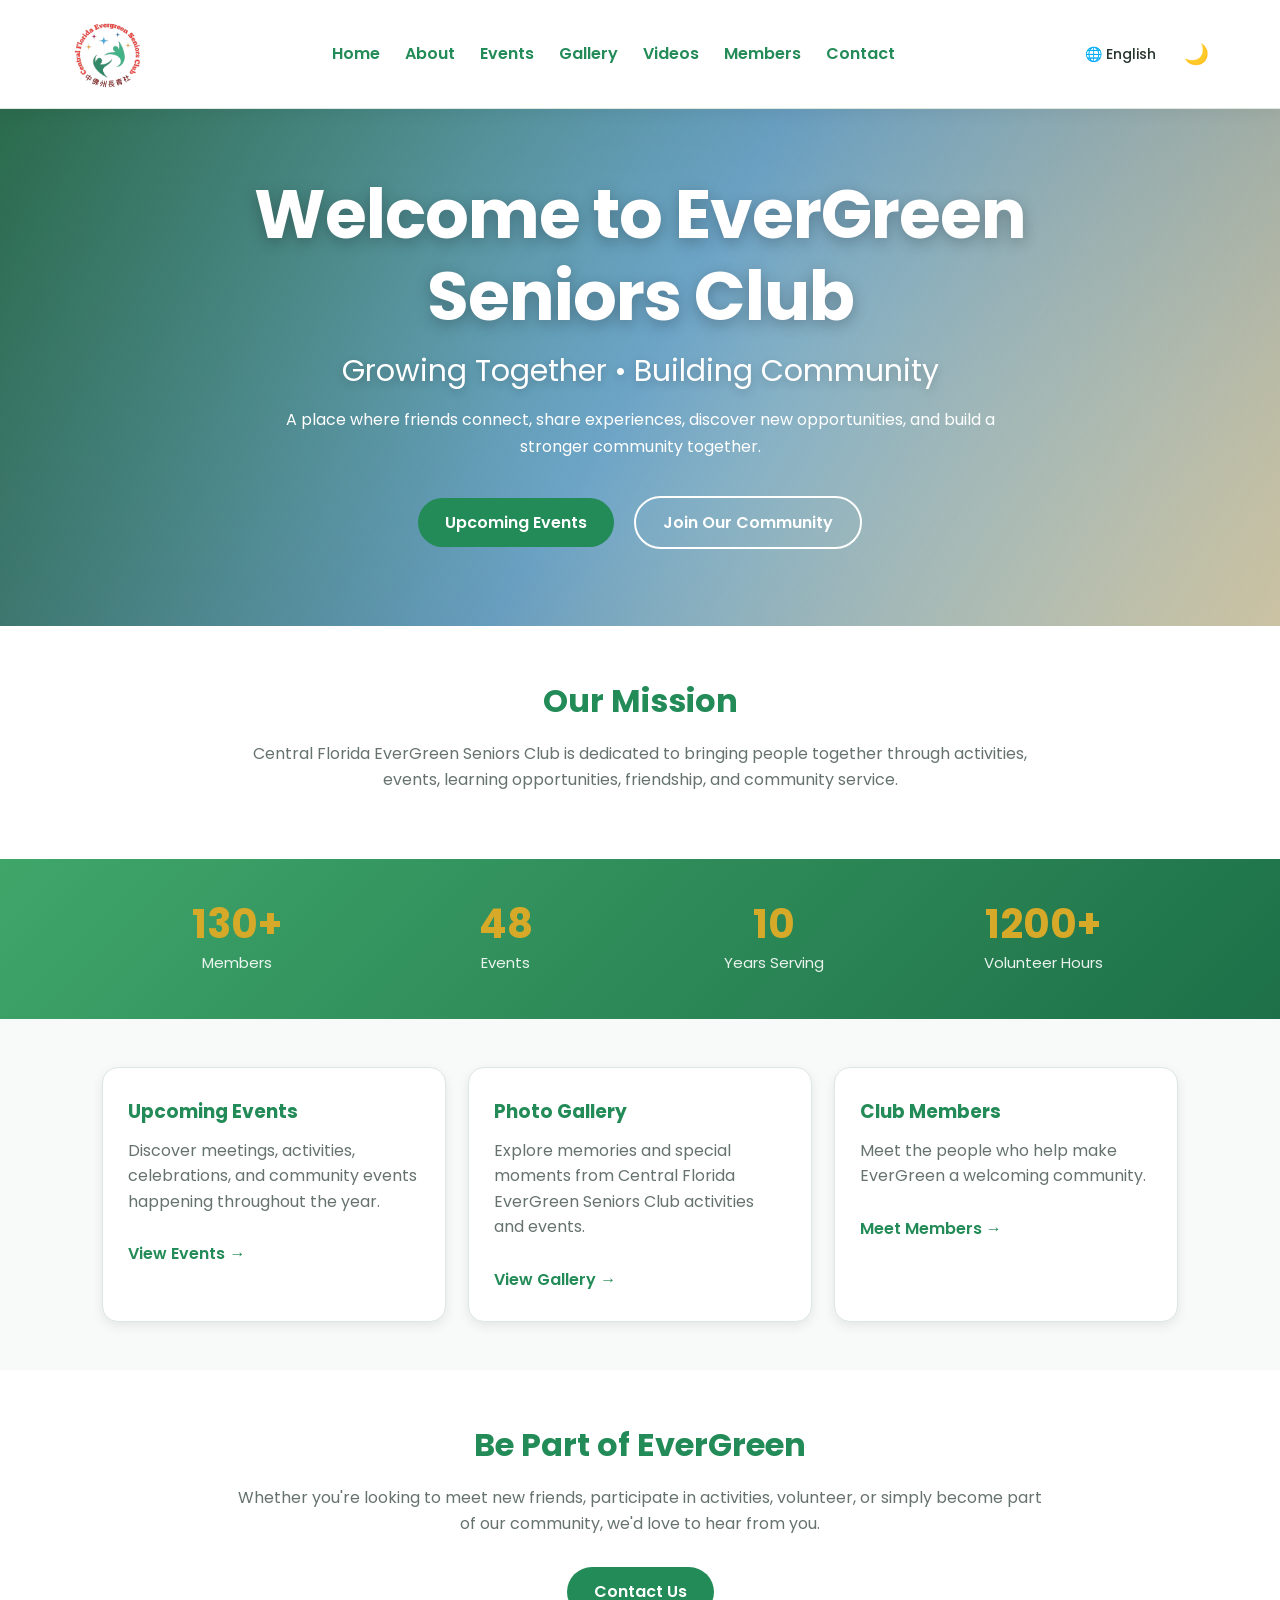
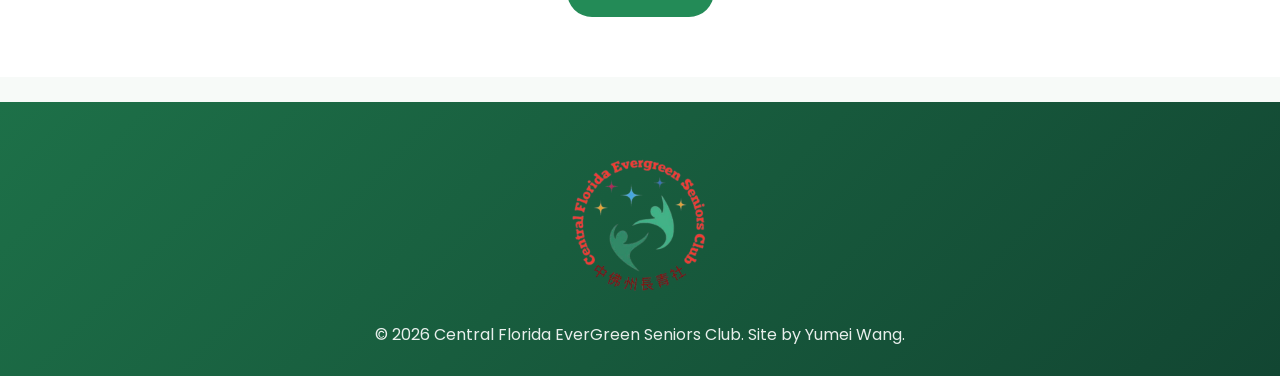
==== commit e30871ba: "Updated some Words" ====
--- a/index.html
+++ b/index.html
@@ -729,8 +729,9 @@
         alt="Central Florida EverGreen Seniors Club Logo">
 
     <p
-        data-en="© 2026 Central Florida EverGreen Seniors Club. All Rights Reserved."
+        data-en="© 2026 Central Florida EverGreen Seniors Club. Site by Yumei Wang."
         data-zh="© 2026 中佛州长青社。版权所有。">
+
         © 2026 Central Florida EverGreen Seniors Club.
         All Rights Reserved.
     </p>
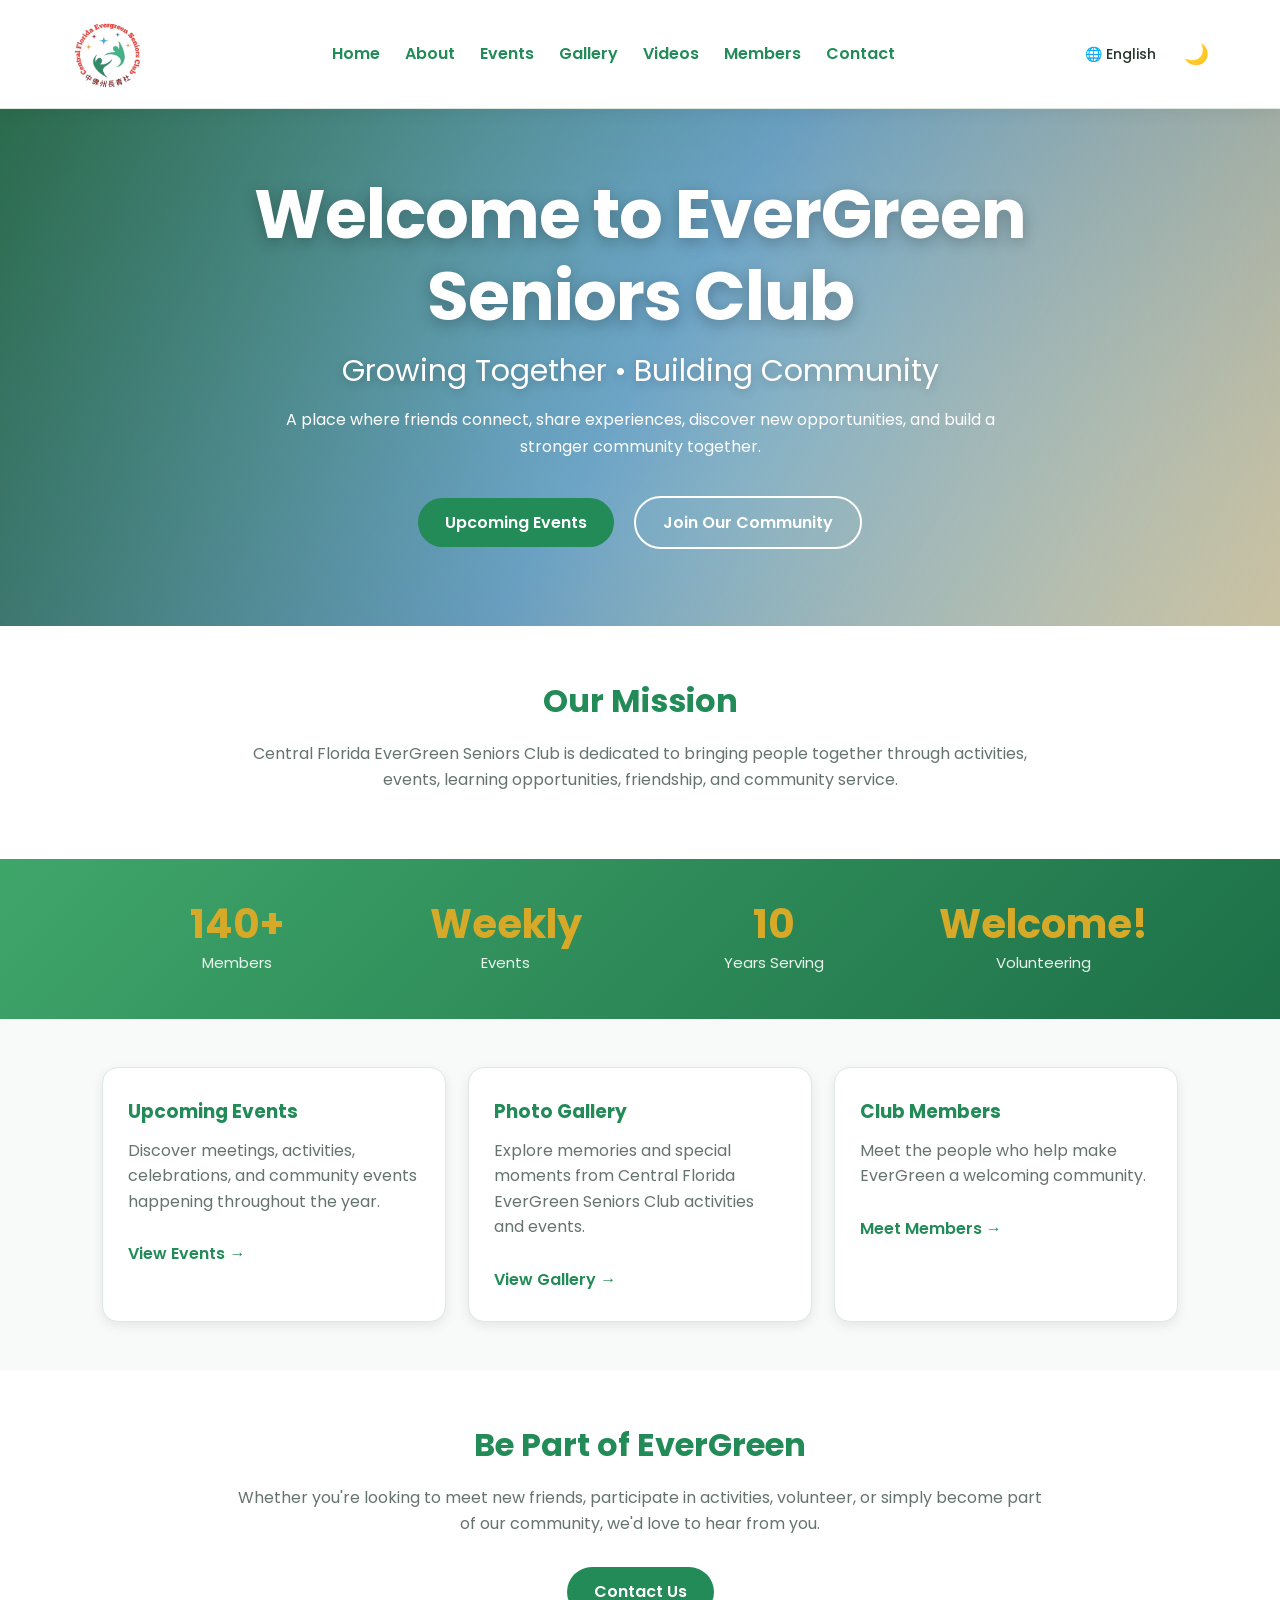
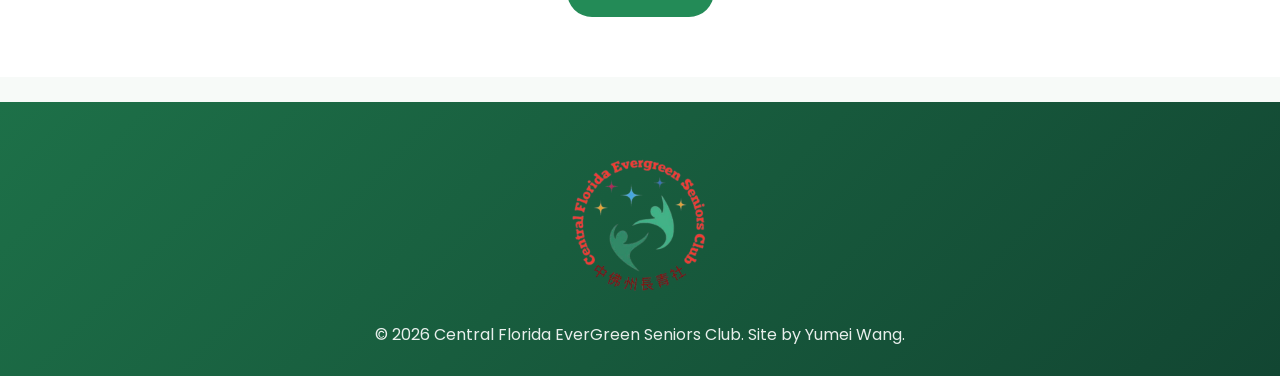
==== commit fe42ec05: "updated email addresses" ====
--- a/index.html
+++ b/index.html
@@ -557,7 +557,7 @@
 <section class="stats">
 
     <div>
-        <h2>130+</h2>
+        <h2>140+</h2>
         <p
             data-en="Members"
             data-zh="会员">
@@ -566,7 +566,7 @@
     </div>
 
     <div>
-        <h2>48</h2>
+        <h2>Weekly</h2>
         <p
             data-en="Events"
             data-zh="活动">
@@ -584,10 +584,10 @@
     </div>
 
     <div>
-        <h2>1200+</h2>
+        <h2>Welcome!</h2>
         <p
-            data-en="Volunteer Hours"
-            data-zh="志愿服务小时">
+            data-en="Volunteering"
+            data-zh="志愿服务">
             Volunteer Hours
         </p>
     </div>
--- a/assets/css/style.css
+++ b/assets/css/style.css
@@ -515,7 +515,7 @@
 
 .mission {
 
-    padding: 55px 10%;
+    padding: 15px 10%;
 
     text-align: center;
 
@@ -700,7 +700,7 @@
 
     text-align: center;
 
-    padding: 55px 20px;
+    padding: 15px 20px;
 }
 
 
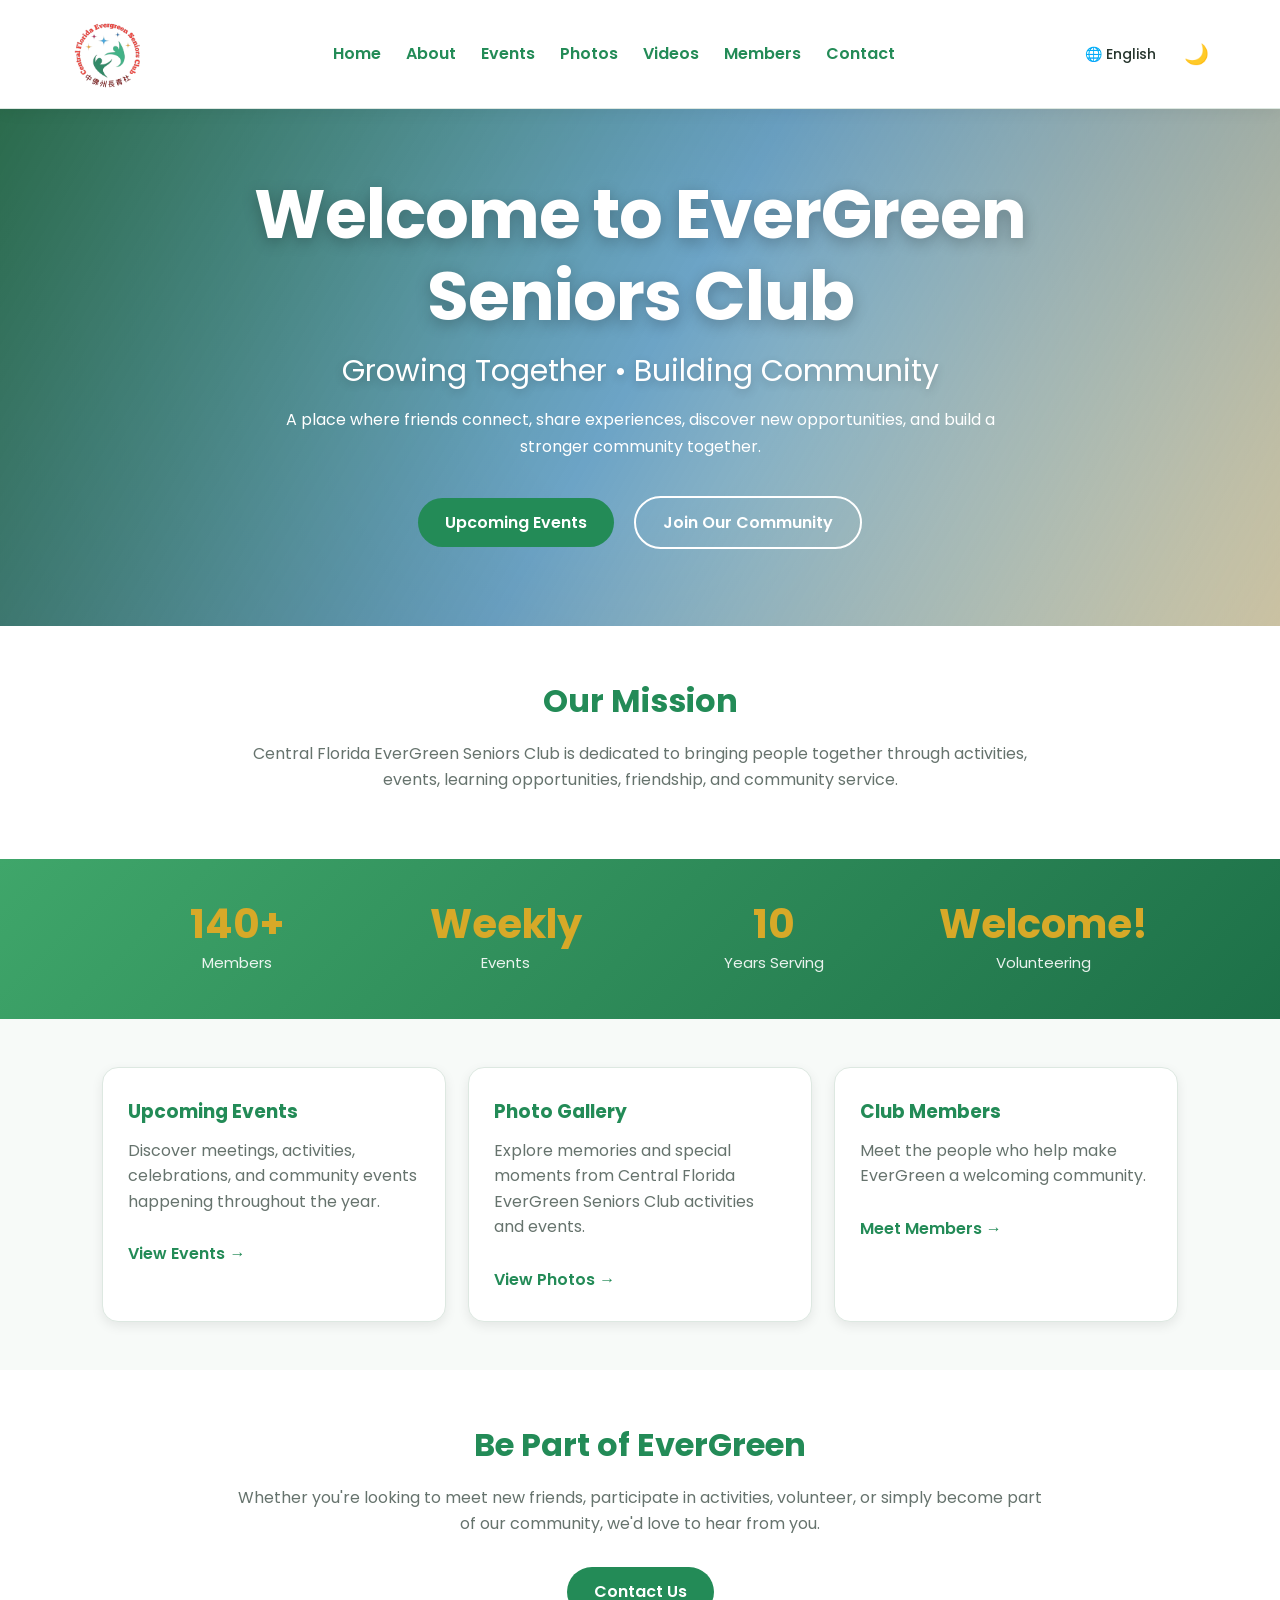
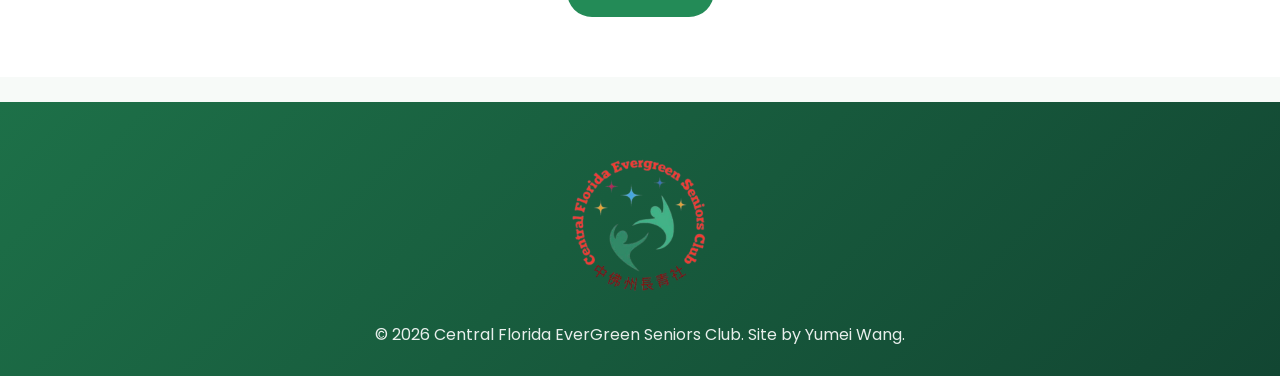
==== commit b2539109: "change title  name gallery to photos" ====
--- a/index.html
+++ b/index.html
@@ -377,10 +377,10 @@
             </li>
 
             <li>
-                <a href="gallery.html"
-                   data-en="Gallery"
-                   data-zh="相册">
-                    Gallery
+                <a href="photos.html"
+                   data-en="Photos"
+                   data-zh="照片">
+                    Photos
                 </a>
             </li>
 
@@ -647,10 +647,10 @@
         </p>
 
         <a
-            href="gallery.html"
-            data-en="View Gallery →"
-            data-zh="查看相册 →">
-            View Gallery →
+            href="photos.html"
+            data-en="View Photos →"
+            data-zh="查看照片 →">
+            View Photos →
         </a>
 
     </div>
--- a/assets/css/style.css
+++ b/assets/css/style.css
@@ -535,7 +535,7 @@
 
 .mission p {
 
-    max-width: 750px;
+    max-width: 800px;
 
     margin: auto;
 
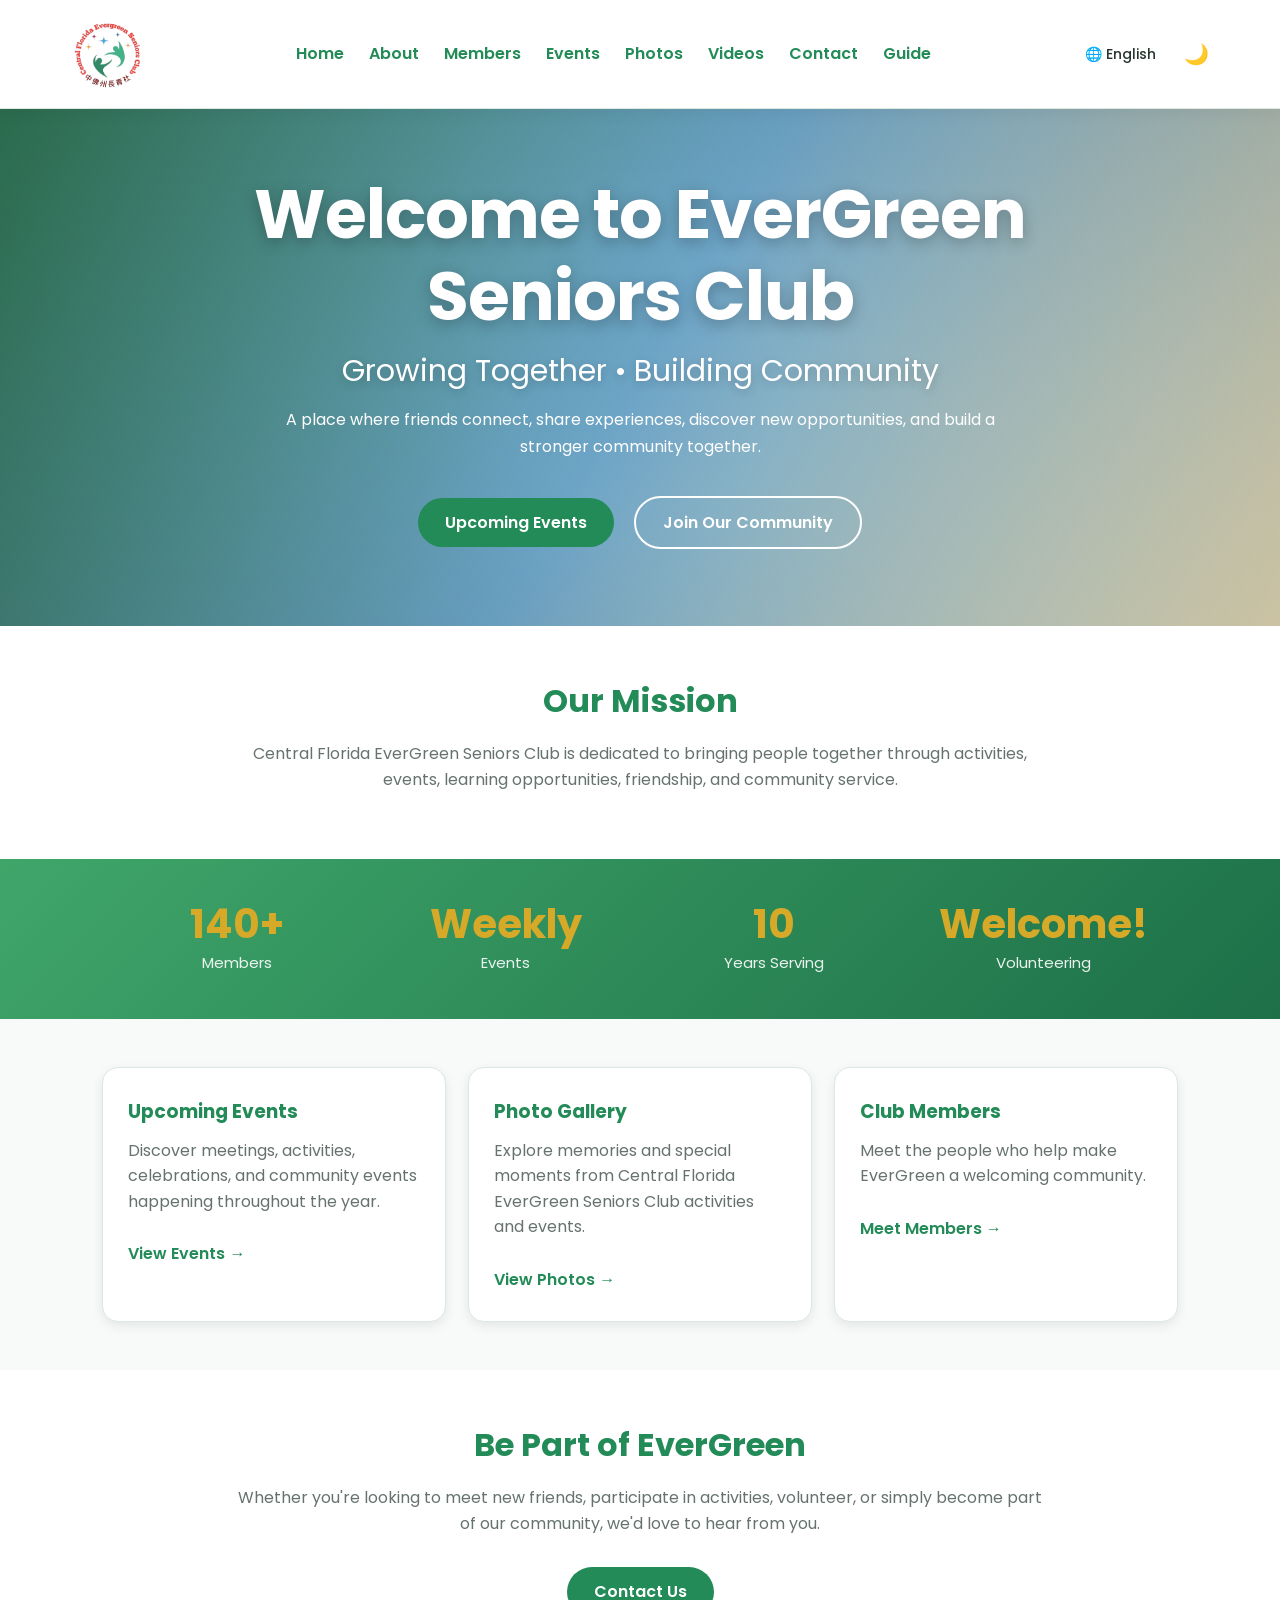
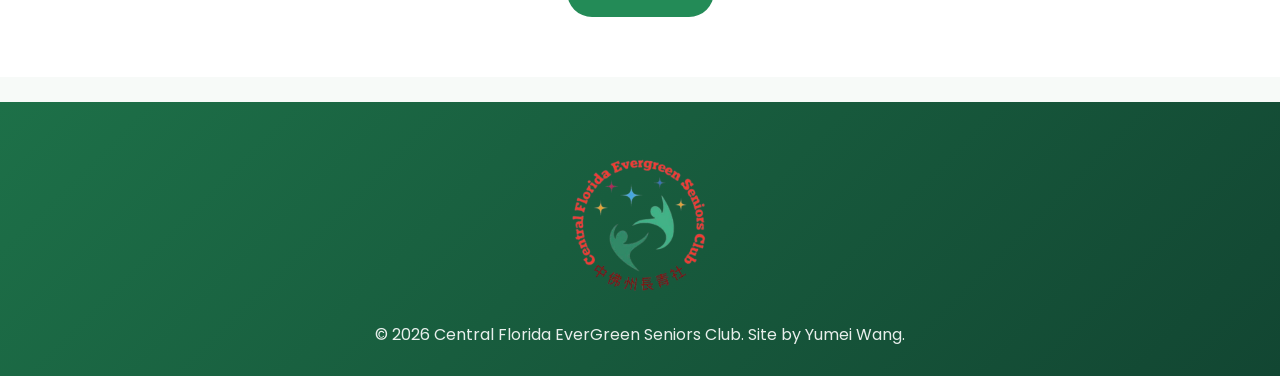
==== commit 814f2631: "update board info" ====
--- a/index.html
+++ b/index.html
@@ -369,6 +369,14 @@
             </li>
 
             <li>
+                <a href="members.html"
+                   data-en="Members"
+                   data-zh="会员">
+                    Members
+                </a>
+            </li>
+
+            <li>
                 <a href="events.html"
                    data-en="Events"
                    data-zh="活动">
@@ -393,18 +401,18 @@
             </li>
 
             <li>
-                <a href="members.html"
-                   data-en="Members"
-                   data-zh="会员">
-                    Members
-                </a>
-            </li>
-
-            <li>
                 <a href="contact.html"
                    data-en="Contact"
                    data-zh="联系我们">
                     Contact
+                </a>
+            </li>
+
+            <li>
+                <a href="guide.html"
+                   data-en="Guide"
+                   data-zh="使用说明">
+                    Guide
                 </a>
             </li>
 
